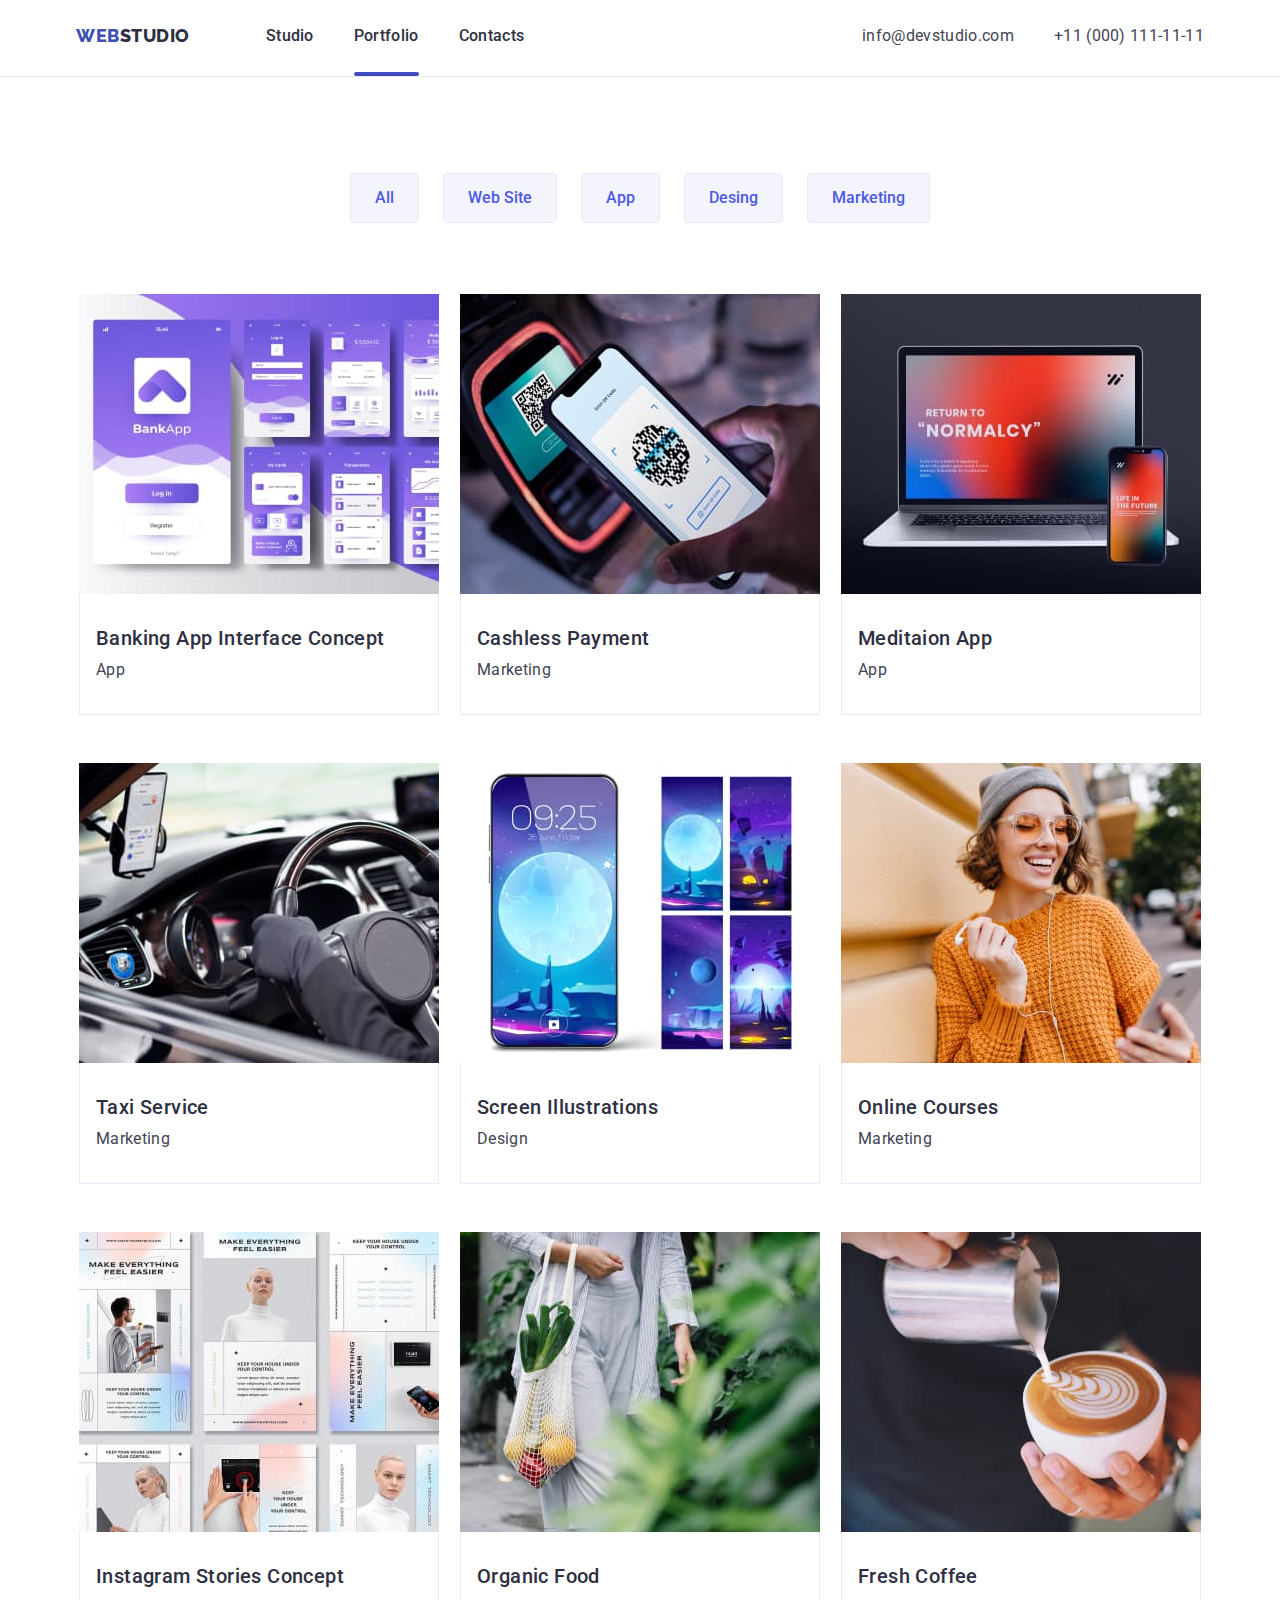
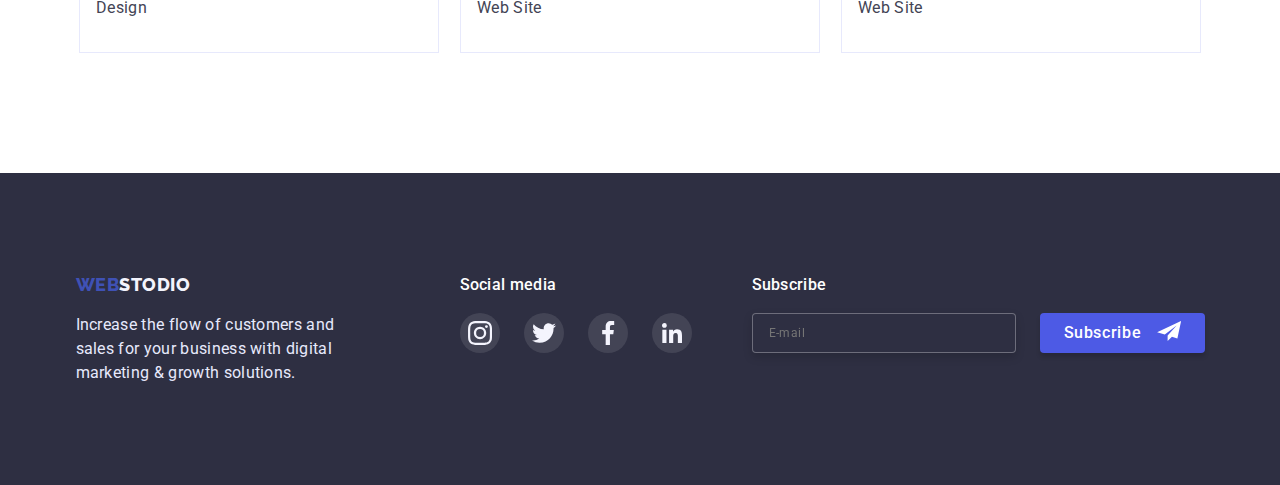
==== portfolio.html @ dab43391 "Initial commit" ====
<!DOCTYPE html>
<html lang="en">

    <head>
        <meta charset="UTF-8">
        <meta http-equiv="X-UA-Compatible" content="IE=edge">
        <meta name="viewport" content="width=device-width, initial-scale=1.0">
        <title>Web-Studio</title>
        <link rel="stylesheet" href="https://cdn.jsdelivr.net/npm/modern-normalize@1.1.0/modern-normalize.min.css">
        <link rel="preconnect" href="https://fonts.googleapis.com">
        <link rel="preconnect" href="https://fonts.gstatic.com" crossorigin>
        <link
            href="https://fonts.googleapis.com/css2?family=Raleway:wght@800&family=Roboto:wght@400;500;700;900&display=swap"
            rel="stylesheet">
        <link rel="stylesheet" href="./css/styles.css">
    </head>

    <body>
        <!-- header -->
        <header class="header">
            <div class="container">
                <nav class="header-navigation">
                    <a class="header-logo" href="./index.html">
                        <span class="header-logo-web">Web</span><span class="header-logo-studio">Studio</span>
                    </a>
                    <ul class="header-list">
                        <li class="header-item">
                            <a class="header-link" href="./index.html">Studio</a>
                        </li>
                        <li class="header-item">
                            <a class="header-link emphasis" href=" ./portfolio.html">Portfolio</a>
                        </li>
                        <li class="header-item">
                            <a class="header-link" href="">Contacts</a>
                        </li>
                    </ul>
                </nav>
                <address>
                    <ul class="address-info">
                        <li><a class="info-mail" href="mailto:info@devstudio.com">info@devstudio.com</a></li>
                        <li><a class="info-tel" href="tel:+110001111111">+11 (000) 111-11-11</a></li>
                    </ul>
                </address>
            </div>
        </header>
        <!-- portfolio -->
        <section class=" portfolio ">
            <div class="container">
                <ul class="portfolio-leble">
                    <li>
                        <button class="portfolio-leble-button" type="button">All</button>
                    </li>
                    <li>
                        <button class="portfolio-leble-button" type="button">Web Site</button>
                    </li>
                    <li>
                        <button class="portfolio-leble-button" type="button">App</button>
                    </li>
                    <li>
                        <button class="portfolio-leble-button" type="button">Desing</button>
                    </li>
                    <li>
                        <button class="portfolio-leble-button" type="button">Marketing</button>
                    </li>
                </ul>
            </div>
            <div class="container">
                <ul class="portfolio-set">

                    <li class="portfolio-services">
                        <a class="portfolio-link" href="">
                            <div class="portfolio-img">
                                <img src="./img.portfolio/foto-img-1.jpg" alt="Banking App Interface Concept"
                                    width="360" height="300">
                                <p class=" overlay  ">14 Stylish and User-Friendly App Design Concepts ·
                                    Task
                                    Manager
                                    App · Calorie Tracker
                                    App · Exotic Fruit Ecommerce App ·
                                    Cloud Storage App</p>
                            </div>
                            <div class="content">
                                <h3 class="portfolio-services-title">Banking App Interface Concept</h3>
                                <p class="portfolio-services-text">App</p>
                            </div>

                        </a>

                    </li>
                    <li class="portfolio-services">
                        <a class=" portfolio-link" href="">
                            <div class="portfolio-img"><img src="./img.portfolio/foto-img-2.jpg" alt="Cashless Payment"
                                    width="360" height="300">
                                <p class=" overlay  ">14 Stylish and User-Friendly App Design Concepts ·
                                    Task
                                    Manager
                                    App · Calorie Tracker
                                    App · Exotic Fruit Ecommerce App ·
                                    Cloud Storage App</p>
                            </div>


                            <div class="content">
                                <h3 class="portfolio-services-title">Cashless Payment</h3>
                                <p class="portfolio-services-text">Marketing</p>
                            </div>
                        </a>

                    </li>
                    <li class="portfolio-services">
                        <a class=" portfolio-link" href="">
                            <div class="portfolio-img"> <img src="./img.portfolio/foto-img-3.jpg" alt="Meditaion App"
                                    width="360" height="300">
                                <p class=" overlay  ">14 Stylish and User-Friendly App Design Concepts ·
                                    Task
                                    Manager
                                    App · Calorie Tracker
                                    App · Exotic Fruit Ecommerce App ·
                                    Cloud Storage App</p>
                            </div>
                            <div class="content">
                                <h3 class="portfolio-services-title">Meditaion App</h3>
                                <p class="portfolio-services-text">App</p>
                            </div>
                        </a>
                    </li>
                    <li class="portfolio-services">
                        <a class=" portfolio-link" href="">
                            <div class="portfolio-img"><img src="./img.portfolio/foto-img-4.jpg" alt="Taxi Service"
                                    width="360" height="300">
                                <p class=" overlay  ">14 Stylish and User-Friendly App Design Concepts ·
                                    Task
                                    Manager
                                    App · Calorie Tracker
                                    App · Exotic Fruit Ecommerce App ·
                                    Cloud Storage App</p>
                            </div>
                            <div class="content">
                                <h3 class="portfolio-services-title">Taxi Service</h3>
                                <p class="portfolio-services-text">Marketing</p>
                            </div>
                        </a>

                    </li>
                    <li class="portfolio-services">
                        <a class=" portfolio-link" href="">
                            <div class="portfolio-img"><img src="./img.portfolio/foto-img-5.jpg"
                                    alt="Screen Illustrations" width="360" height="300">
                                <p class=" overlay  ">14 Stylish and User-Friendly App Design Concepts ·
                                    Task
                                    Manager
                                    App · Calorie Tracker
                                    App · Exotic Fruit Ecommerce App ·
                                    Cloud Storage App</p>
                            </div>
                            <div class="content">
                                <h3 class="portfolio-services-title">Screen Illustrations</h3>
                                <p class="portfolio-services-text">Design</p>
                            </div>
                        </a>

                    </li>
                    <li class="portfolio-services">
                        <a class=" portfolio-link" href="">
                            <div class="portfolio-img"><img src="./img.portfolio/foto-img-6.jpg" alt="Online Courses"
                                    width="360" height="300">
                                <p class=" overlay  ">14 Stylish and User-Friendly App Design Concepts ·
                                    Task
                                    Manager
                                    App · Calorie Tracker
                                    App · Exotic Fruit Ecommerce App ·
                                    Cloud Storage App</p>
                            </div>
                            <div class="content">
                                <h3 class="portfolio-services-title">Online Courses</h3>
                                <p class="portfolio-services-text">Marketing</p>
                            </div>
                        </a>

                    </li>
                    <li class="portfolio-services">
                        <a class=" portfolio-link" href="">
                            <div class="portfolio-img"><img src="./img.portfolio/foto-img-7.jpg"
                                    alt="Instagram Stories Concept" width="360" height="300">
                                <p class=" overlay  ">14 Stylish and User-Friendly App Design Concepts ·
                                    Task
                                    Manager
                                    App · Calorie Tracker
                                    App · Exotic Fruit Ecommerce App ·
                                    Cloud Storage App</p>
                            </div>
                            <div class="content">
                                <h3 class="portfolio-services-title">Instagram Stories Concept</h3>
                                <p class="portfolio-services-text">Design</p>
                            </div>
                        </a>

                    </li>
                    <li class="portfolio-services">
                        <a class=" portfolio-link" href="">
                            <div class="portfolio-img"><img src="./img.portfolio/foto-img-8.jpg" alt="Organic Food"
                                    width="360" height="300">
                                <p class=" overlay  ">14 Stylish and User-Friendly App Design Concepts ·
                                    Task
                                    Manager
                                    App · Calorie Tracker
                                    App · Exotic Fruit Ecommerce App ·
                                    Cloud Storage App</p>
                            </div>
                            <div class="content">
                                <h3 class=" portfolio-services-title">Organic Food</h3>
                                <p class="portfolio-services-text">Web Site</p>
                            </div>
                        </a>

                    </li>
                    <li class="portfolio-services">
                        <a class=" portfolio-link" href="">
                            <div class="portfolio-img"><img src="./img.portfolio/foto-img-9.jpg" alt="Fresh Coffee"
                                    width="360" height="300">
                                <p class=" overlay  ">14 Stylish and User-Friendly App Design Concepts ·
                                    Task
                                    Manager
                                    App · Calorie Tracker
                                    App · Exotic Fruit Ecommerce App ·
                                    Cloud Storage App</p>
                            </div>
                            <div class="content">
                                <h3 class="portfolio-services-title">Fresh Coffee</h3>
                                <p class="portfolio-services-text ">Web Site</p>
                            </div>
                        </a>

                    </li>

                </ul>
            </div>
        </section>

        <!-- footer -->
        <footer class="footer">
            <div class="container footer-list">


                <div class="box-logo">

                    <a class="footer-logo" href="./index.html"><span class="footer-logo-web">Web</span>
                        <span class="footer-logo-studio">
                            Stodio
                        </span>
                    </a>

                    <p class="footer-text">
                        Increase the flow of customers and sales for your business
                        with
                        digital
                        marketing
                        &
                        growth
                        solutions.</p>
                </div>




                <div class="box-social">
                    <b class="footer-icon-title">Social media</b>
                    <ul class="footer-icon-list">
                        <li class="footer-icon-items"><a class="footer-icon-link" href="">
                                <svg class="footer-icon-set" width="24px" height="24px">
                                    <use href="./icon.svg/icon.svg#icon-instagram"></use>
                                </svg>
                            </a></li>
                        <li class="footer-icon-items"><a class="footer-icon-link" href="">
                                <svg class="footer-icon-set" width="24px" height="24px">
                                    <use href="./icon.svg/icon.svg#icon-twitter"></use>
                                </svg>
                            </a></li>
                        <li class="footer-icon-items"><a class="footer-icon-link" href="">
                                <svg class="footer-icon-set" width="24px" height="24px">
                                    <use href="./icon.svg/icon.svg#icon-facebook"></use>
                                </svg>
                            </a></li>
                        <li class="footer-icon-items"><a class="footer-icon-link" href="">
                                <svg width="24px" height="20px">
                                    <use href="./icon.svg/icon.svg#icon-linkedin"></use>
                                </svg>
                            </a></li>

                    </ul>
                </div>
                <div class="subscribe">
                    <form>
                        <p class="subscribe-text">Subscribe</p>
                        <ul class="subscribe-list">
                            <li><label>
                                    <input class="subscribe-input" type="email" name="email" placeholder="E-mail">
                                </label> </li>
                            <li><button type="submit" class="footer-button">Subscribe <a href="">
                                        <svg class="footer-butto-set" width="24px" height="20px">
                                            <use href="./icon.svg/close-icon.svg#icon-icon-subscribe"></use>
                                        </svg>
                                    </a></button></li>
                        </ul>



                    </form>
                </div>

            </div>
        </footer>
    </body>

</html>
---- css/styles.css ----
/* teg selektor */
body{
font-family: 'Roboto', sans-serif;

}
p,h1,h2,h3,h4,h5,h6 {margin: 0;}
a {text-decoration: none;}
ul {list-style: none;
margin: 0;
padding-left: 0;
}
img {
display: block ;
height: auto;
}
/* joint class */
:root {
    --brand-color: #3f51b5;
    --main-color:#2E2F42;
    --one-color:#F4F4FD;
    --two-color:#434455;
    --three-color:#FFFFFF;
    --four-color:#E7E9FC;
    --five-color:#404BBF;
    --line-heigh:1.5;
    --transition-duration:500ms;
    --transition-timing-function:cubic-bezier(0.4, 0, 0.2, 1);
}
.sectoins{
    padding-top:120px;
    padding-bottom:120px;
}

.container{
    width: 1158px;
    padding-left: 15px;
    padding-right: 15px;
    /* outline: 1px solid red; */
margin: 0 auto;
}
.header > .container {
    display: flex;
    align-content: center;}
/* header>logo-nav-address */
.header{
padding-top: 24px;
padding-bottom: 24px;
border-bottom: 1px solid #E7E9FC;
}

    
.header-logo{
    font-family: 'Raleway', sans-serif;
        font-weight: 800;
        font-size: 18px;
        line-height: 1.33;
        align-items: center;
        letter-spacing: 0.03em;
        text-transform: uppercase;
        margin-right: 76px;
        
}
.header-logo-web{ color:var(--brand-color);
 }
.header-logo-studio{
    color:var(--main-color);}
/* nav */
.header-navigation, .address-info {
    display: flex;
    margin-right: auto;
}
.header-list {
    display: flex;
    gap: 40px;}
.header-link {
    display: block;
    font-weight: 500;
    font-size: 16px;
    line-height: var(--line-heigh);
    letter-spacing: 0.02em;
    color: var(--main-color);
    transition-duration: var(--transition-duration);
    transition-timing-function: var(--transition-timing-function);
}

    /* .emphasis::after{
        content: "";
        display:block;
        height: 4px;
        width: 100%;
        background-color:var(--five-color);
       transform: translateY(24px); 
    border-radius: 2px solid var(--five-color);
    } */
        .emphasis::after{
            content: '';
            display: block;
            position: relative;
        
                    border-radius: 2px;
                        width: 100%;
                        top: 24px;
                    border-bottom:4px solid var(--five-color);
            }
    
 .header-link:is(:hover,:focus,:active){
color: var(--five-color);
background-color: var(--three-color);



}
    .info-mail
    {
font-style:normal;
font-size: 16px;
line-height:var(--line-heigh);
letter-spacing: 0.02em;
color: var(--two-color);
margin-right: 40px;
transition-duration: var(--transition-duration);
    transition-timing-function: var(--transition-timing-function);
}
.info-tel
{
    font-style:normal;
    font-size: 16px;
    line-height: var(--line-heigh);
    letter-spacing: 0.02em;
    color: var(--two-color);
    transition-duration: var(--transition-duration);
        transition-timing-function: var(--transition-timing-function);
    }

.info-mail:is(:active, :hover, :focus) {
    color: var(--five-color);
    background-color: var(--three-color);
   
}
.info-tel:is(:active, :hover, :focus) {
    color: var(--five-color);
    background-color: var(--three-color);}
   

/* main>hero-1section-2section-3section */ 

/* hero */
.hero{
    background-color: var(--main-color);
    display: flex;
   
    padding-top: 188px;
    padding-bottom: 188px;
    max-height: 600px;
max-width: 1440px;
margin-left: auto;
margin-right:auto;
    
background-image: 
linear-gradient(to top, rgb(46, 47, 66, 0.7), rgb(46, 47, 66, 0.7)),
url('../images/people-office.jpg');
   
background-repeat: no-repeat;
    background-position: center;
    background-size: cover;
}

.hero-title{
font-size: 56px;
line-height: 1.07;
text-align: center;
color:var(--three-color);
 letter-spacing: 0.02em;
color:var(--three-color);
 margin-bottom: 48px;
width: 496px;
 margin-left: auto;
margin-right: auto;
 

}

.hero-button{ 

    font-family: 'Roboto';
    font-weight: 500;
    font-size:16px;
    line-height: var(--line-heigh);
    letter-spacing: 0.04em;
    color:#FFFFFF;
    background-color: #4D5AE5;
    cursor: pointer;
    display: block;
    margin: 0 auto;
    padding: 16px 32px;
        box-shadow: 0px 4px 4px rgba(0, 0, 0, 0.15);
            border-radius: 4px;
            border: none;
        transition-duration: var(--transition-duration);
            transition-timing-function: var(--transition-timing-function);}

.hero-button:is(:hover,:focus){
    color: #FFFFFF;
        background:#404BBF;
        box-shadow: 0px 3px 1px rgba(0, 0, 0, 0.1), 0px 2px 1px rgba(0, 0, 0, 0.08), 0px 2px 2px rgba(0, 0, 0, 0.12);
        border-radius: 4px;
        
}

/* 1section */
.about{
   
   padding-top: 120px;
}
.about-list{
    display: flex;
        gap: 24px;;
}
.about-items {
    margin: 0 auto;   
}
.about-items::before {
    content: "";
    display:block;
    height: 112px;
    background: #F4F4FD;
        border-radius: 4px;
     background-repeat: no-repeat;
     background-position: center;
        /* outline: 1px solid red; */

}
.strategy::before {background-image: url(../img.vector/Vector.svg);}

.punctuality::before{ background-image: url(../img.vector/Vector\ 1.svg);
}
.diligence::before{background-image:url(../img.vector/Vector\ 2.svg); }
.technologies::before{background-image: url(../img.vector/astronaut\ 3.svg);}

.about-items-title{
font-weight: 500;
font-size: 20px;
line-height: 1.2;
letter-spacing: 0.02em;
color: var(--main-color);
align-items: center;
margin-bottom: 8px;
margin-top: 8px;
}
.about-items-text
{
font-size: 16px;
line-height:var(--line-heigh);
letter-spacing: 0.02em;
color: var(--two-color);

    
}
/* 2section */
/* .product{
    padding-top: 120px;
        padding-bottom: 120px;
} */
.product-title{
font-size: 36px;
line-height:1.1 ;
text-align: center;
letter-spacing: 0.02em;
text-transform: capitalize;
color: var(--main-color);
margin-bottom: 72px;
}
.product-items{
display: flex;
    gap: 24px;
}

  .product-items-fon { background: linear-gradient(0deg, rgba(77, 90, 229, 0.1), rgba(77, 90, 229, 0.1));
    border: 1px solid #E7E9FC;
}
/* 3section */
.team{
background-color: var(--one-color);
}
.team-title{
font-size: 36px;
line-height: 1.1;
text-align: center;
letter-spacing: 0.02em;
text-transform: capitalize;
color: var(--main-color);
text-align: center;
margin-bottom: 72px;
}
.team-list{
    display: flex;
        gap: 24px;
}
.team-items{
    text-align: center;
        box-shadow: 0px 1px 6px rgba(46, 47, 66, 0.08), 0px 1px 1px rgba(46, 47, 66, 0.16), 0px 2px 1px rgba(46, 47, 66, 0.08);
        border-radius: 0px 0px 4px 4px;
    }
    .retreat{
        background-color: var(--three-color);
        padding-top: 32px;
        padding-bottom: 32px;
    }
.team-items-title{
font-weight: 500;
font-size: 20px;
line-height: 1.2;
text-align: center;
letter-spacing: 0.02em;
color: var(--main-color);
margin-bottom: 8px;
/* margin-top: 32px; */

}
.team-items-text{
font-size: 16px;
line-height:var(--line-heigh);
text-align: center;
letter-spacing: 0.02em;
color: var(--two-color);}
  .team-icon-list{
    display: flex;
    justify-content: center;
gap: 24px;
margin-top: 8px;

  }
  .team-icon-items{
    width: 40px;
    height: 40px;
  }
  .team-icon-link{
    width: 100%;
    height: 100%;
    border-radius: 50%;
    background-color:#4D5AE5;
    display: flex;
    justify-content: center;
    align-items: center;
    transition-duration: var(--transition-duration);
        transition-timing-function: var(--transition-timing-function);
    }
  
  .team-icon-link:is(:hover,:focus){
    background-color: var(--five-color);}
   
  .team-icon-set{
    fill: var(--three-color);
  }
/* margin
-bottom: 8px;   */

/* 4section */
.customer {
    padding-top: 136px;
    padding-bottom: 114px;
}
.caption-customer{
    font-size: 36px;
        line-height: 1.1;
        text-align: center;
        letter-spacing: 0.02em;
        text-transform: capitalize;
        color: var(--main-color);
        text-align: center;
        margin-bottom: 72px;
}
.list-customer{
display: flex;
    gap: 24px;
    justify-content: center;
    align-items: center;
   

}
.logo-customer{
        /* display: block; */
        height: 88px;
        width: 168px; 
        
        /* border: 1px solid #8E8F99;
        border-radius: 4px; */
}
.link-customer{
    width: 100%;
    height: 100%;
    border: 1px solid #8E8F99;
    border-radius: 4px;
    display: flex;
    justify-content: center;
    align-items: center;}
    
.icon-customer{
    fill: #8E8F99;
    transition-duration: var(--transition-duration);
        transition-timing-function: var(--transition-timing-function);
}

.link-customer:is(:hover, :focus) {
    border-color:var(--five-color);
}

.link-customer:is(:hover, :focus) .icon-customer {
    
    fill:var(--five-color);
    
}

    
        

/* footer */
/* .box-social{border:1px solid red}
.box-logo {
    border: 1px solid red
} */
.footer {background-color: var(--main-color);
    padding-top: 100px;
        padding-bottom: 100px;

}
.footer-list{
    display: flex;
  
    justify-content: center;

}

.footer-logo {
    font-family: 'Raleway', sans-serif;
    font-weight:800;
    font-size: 18px;
    line-height: 1.33;
    display: flex;
    align-items: center;
    letter-spacing: 0.03em;
    text-transform: uppercase;
    margin-right: 76px;
    margin-bottom: 16px;
}


.footer-logo-web {
    color: var(--brand-color);
}

.footer-logo-studio {
    color: var(--one-color);    
}
.footer-text{
font-size: 16px;
line-height: var(--line-heigh);
letter-spacing: 0.02em;
color: var(--four-color);
width: 264px;

}
/* footer-social */
.box-social{
 margin-left: 120px;
 margin-right: 80px;
}
.footer-icon-list {
    display: flex;
    justify-content: center;
    gap: 24px;
    margin-top: 16px;

}

.footer-icon-items {
    width: 40px;
    height: 40px;
}

.footer-icon-link {
    width: 100%;
    height: 100%;
    border-radius: 50%;
    background-color:rgba(255, 255, 255, 0.1);;
    display: flex;
    justify-content: center;
    align-items: center;
    transition-duration: var(--transition-duration);
        transition-timing-function: var(--transition-timing-function);
}

.footer-icon-link:is(:hover, :focus) {
    background-color: #31D0AA;
   
}

.footer-icon-set {
    fill: var(--three-color);
}
.footer-icon-title{
font-weight: 500;
    font-size: 16px;
    line-height:var(--line-heigh);
letter-spacing: 0.02em;
color:var(--three-color);
}
.subscribe{
 margin-left: -20px;
}

.subscribe-text{
        font-weight: 500;
        font-size: 16px;
        line-height:var(--line-heigh);
        letter-spacing: 0.02em;
        color:var(--three-color);
       
}
.subscribe-list{
    display: flex;
        justify-content: center;
        gap: 24px;
        margin-top: 16px;
}
.subscribe-input{
    width: 264px;
    height: 40px;
    border: 1px solid rgba(255, 255, 255, 0.3);
        filter: drop-shadow(0px 4px 4px rgba(0, 0, 0, 0.15));
        border-radius: 4px;
        background-color: var(--main-color);
        padding: 8px 16px;
        font-size: 12px;
            line-height: 2.0;
            letter-spacing: 0.04em;
            color: rgba(255, 255, 255, 0.6);
            transition-duration: var(--transition-duration);
                transition-timing-function: var(--transition-timing-function);
}
/* .subscribe-input:is(:hover, :focus) {
    color: #FFFFFF;
    background: #404BBF;
    box-shadow: 0px 3px 1px rgba(0, 0, 0, 0.1), 0px 2px 1px rgba(0, 0, 0, 0.08), 0px 2px 2px rgba(0, 0, 0, 0.12);
    border-radius: 4px;
    
} */

.footer-button{
    font-family: 'Roboto';
        font-weight: 500;
        font-size: 16px;
        width: 165px;
        height: 40px;
        line-height: var(--line-heigh);
        letter-spacing: 0.04em;
        color: #FFFFFF;
        background-color: #4D5AE5;
        cursor: pointer;
        display: flex;
        margin: 0 auto;
        padding: 8px 24px;
        box-shadow: 0px 4px 4px rgba(0, 0, 0, 0.15);
        border-radius: 4px;
        border: none;
        transition-duration: var(--transition-duration);
        transition-timing-function: var(--transition-timing-function);
    }
.footer-button:is(:hover, :focus) {
    color: #FFFFFF;
    background: #404BBF;
    box-shadow: 0px 3px 1px rgba(0, 0, 0, 0.1), 0px 2px 1px rgba(0, 0, 0, 0.08), 0px 2px 2px rgba(0, 0, 0, 0.12);
    border-radius: 4px;}

.footer-butto-set{
    margin-left: 16px;
}

/* portfolio */
.portfolio{
    padding-top: 96px;
        padding-bottom:120px;
        /* margin-right:156px;
        margin-left: 156px */
}
.portfolio-leble{
    display: flex;
gap: 24px;
    justify-content: center;  
    margin-bottom: 71px;  
}
.portfolio-leble-button 
{
font-family: 'Roboto', sans-serif;
font-weight: 500;
font-size: 16px;
line-height:var(--line-heigh);
border: 1px solid #E7E9FC;
color: #4D5AE5;
background-color:  #F4F4FD;
border-radius: 4px;
padding: 12px 24px;
transition-duration: var(--transition-duration);
    transition-timing-function: var(--transition-timing-function);

}
.portfolio-leble-button:is(:hover,
:focus){
    color: #FFFFFF;
        background: #404BBF;
            box-shadow: 0px 3px 1px rgba(0, 0, 0, 0.1), 0px 2px 1px rgba(0, 0, 0, 0.08), 0px 2px 2px rgba(0, 0, 0, 0.12);
            border-radius: 4px;
}

.portfolio-set{
    display: flex;
    flex-wrap: wrap;
    justify-content: center;
    justify-self: space-between;
    row-gap: 48px;
column-gap: 21px;
flex-basis: calc((100% - 30px) / 3);}

.portfolio-services {
    display: block;}
 .portfolio-link {
display: block;
position: relative;
overflow: hidden;
transition-duration: var(--transition-duration);
    transition-timing-function: var(--transition-timing-function);
 }
 .portfolio-link:is(:hover, :focus){
    box-shadow: 0px 1px 6px rgba(160, 14, 19, 0.08), 0px 1px 1px rgba(46, 47, 66, 0.16), 0px 2px 1px rgba(46, 47, 66, 0.08);
 
 }
.portfolio-img{
    position: relative;
        overflow: hidden;
}


.content{
    padding: 32px 16px;
    border-right: 1px solid #E7E9FC;
    border-bottom: 1px solid #E7E9FC;
    border-left: 1px solid #E7E9FC;


}


.portfolio-services-title {
    font-weight: 500;
    font-size: 20px;
    line-height: 1.2;
    letter-spacing: 0.02em;
    color: var(--main-color);
    margin-bottom: 8px;
}
.portfolio-services-text{
    font-size: 16px;
    line-height: 1.5;
    letter-spacing: 0.02em;
color: var(--two-color);
}
.overlay{
    position: absolute ;
    top: 0;
    left: 0;
    width: 100%;
    height: 100%;
    background-color:#4D5AE5;
    transform:translateY(100%);
    transition: transform 250ms ease;
    line-height: var(--line-heigh);
        letter-spacing: 0.02em;
        color: var(--one-color);
font-size: 16px;
padding:40px 32px 164px 32px;
transition-duration: var(--transition-duration);
    transition-timing-function: var(--transition-timing-function);
}

.portfolio-link:hover .overlay,
.portfolio-link:focus .overlay
{
    transform: translateY(0);
    
}

/* modal */
.modal{
    position: absolute;
width: 408px;
    min-height: 584px;
    top: 88px;
    background: #FCFCFC;
    box-shadow: 0px 1px 1px rgba(0, 0, 0, 0.14), 0px 1px 3px rgba(0, 0, 0, 0.12), 0px 2px 1px rgba(0, 0, 0, 0.2);
    border-radius: 4px;
    padding: 24px;
  opacity: 0.7;
  
  
transition-duration: var(--transition-duration);
    transition-timing-function: var(--transition-timing-function);
}
.modal:hover{opacity: 1; 
    /* transform: scale(1.5); */
}
    

.beckdrop {
    display: flex;
        justify-content: center;
position: fixed;
   top: 0;
   width: 100%;
   height: 100%;}
        
    .modal-close{
        width: 24px;
        height: 24px;
        border-radius: 50%;
        background:var(--four-color);
            border: 1px solid rgba(0, 0, 0, 0.1);
        display: flex;
        justify-content: center;
        align-items: center;
        transition-duration: var(--transition-duration);
            transition-timing-function: var(--transition-timing-function);
    margin-left: auto;
    margin-bottom: 24px;
   
    }
        .modal-close-icon{
          
        }
        .modal-close:is(:hover,:focus){
        background-color: var(--five-color);
        
        }
                .modal-close:is(:hover, :focus) .modal-close-icon{fill:var(--three-color) ;}
                                .is-hidden {
                                    visibility: hidden;
                                    opacity: 0;
                                    pointer-events: none;
                                }
   .modal-title{
    font-weight: 500;
        font-size: 16px;
        line-height: 1.5px;
        letter-spacing: 0.02em;
        color: var(--main-color);
        text-align: center;
        margin-bottom:16px;

   }
   
   .modal-label-text{
    margin-bottom: 4px;
    font-size: 12px;
        line-height: 1.16;
    letter-spacing: 0.01em;
        color: #8E8F99;
        display: inline-block;
   }
   .input-wrap{
    position: relative;
    
   }
      .modal-lable{margin-bottom:  8px;}
    
      .modal-input{
        width: 100%;
        height: 40px;
        /* margin-bottom: 26px; */
    border: 1px solid rgba(33, 33, 33, 0.2);
        border-radius: 4px;
      background-color: #FCFCFC;
    font-size: 12px;
        line-height: 1.16;
        letter-spacing: 0.04em;
        color:var(--main-color);
        padding-left: 38px;
        outline: none;
    transition-duration: var(--transition-duration);
        transition-timing-function: var(--transition-timing-function);
    }
        .modal-input:focus{
            border: 1px solid #4D5AE5;
                border-radius: 4px;
        }
       .modal-icon{
        position: absolute;
            top: 50%;
            transform: translateY(-50%);
            left: 0%;
            margin-left: 16px;
       }
           .modal-input:focus + .modal-icon{
            fill: #4D5AE5;
           }

/* .modal-icon{
    position: absolute;
    top: 50%;
    transform: translateY(-50%);
  left:0%;
 } */

   
        /* .modal-input::placeholder {
            color: rgba(117, 117, 117, 0.5);}
.modal-input:not(:placeholder-shown){
border: 1px solid #4D5AE5;
    border-radius: 4px;
} */

    
    .modal-textarea{
        width: 100%;
        height: 120px;
        margin-bottom: 16px;
border: 1px solid rgba(33, 33, 33, 0.2);
    border-radius: 4px;
    background-color: #FCFCFC;
    
    font-size: 12px;
        line-height: 1.16;
        letter-spacing: 0.04em;
        color: var(--main-color);
        padding-top: 8px;
        padding-left: 16px;
        padding-right: 16px;
        outline: none;
     resize: none;
    }
        
                                .modal-textarea:focus {
                                    border: 1px solid #4D5AE5;
                                    border-radius: 4px;
                                }
                                .checkbox-conditions{
                                    display: flex;
                                    align-items: center;
                                    
                                    
                                }
                                .input-check{
            display: none;
                                }
                                   
                                
        .checkbox-text{
            font-size: 12px;
                line-height:1.16;
               letter-spacing: 0.04em;
             color: #757575;
             display: flex;
             align-items: center;
        }
        .checkbox-text::before{
            content:'';
            width: 16px;
            height: 16px;
            border: 1.25px solid #2E2F42;
                border-radius: 2px;
                 margin-right: 8px;
            
        }
.input-check:checked + .checkbox-text::before{
    background-color: #31D0AA;
    border: none;
    background-image: url(../img.vector/hceck.svg);
    background-repeat: no-repeat;
   background-position: center;
}
        .privacy-policy{
            color: #4D5AE5;
         text-decoration: underline;
         
        }

    .modal-send{
        width: 169px;
        height: 56px;
    font-family: 'Roboto';
        font-weight: 500;
        font-size: 16px;
        line-height: var(--line-heigh);
        letter-spacing: 0.04em;
        color: #FFFFFF;
        background-color: #4D5AE5;
        cursor: pointer;
        display: block;
        margin:auto;
        margin-top: 24px;
        padding: 16px 32px;
        box-shadow: 0px 4px 4px rgba(0, 0, 0, 0.15);
        border-radius: 4px;
        border: none;
        transition-duration: var(--transition-duration);
        transition-timing-function: var(--transition-timing-function);
    }
    
    .modal-send:is(:hover, :focus) {
        color: #FFFFFF;
        background: #404BBF;
        box-shadow: 0px 3px 1px rgba(0, 0, 0, 0.1), 0px 2px 1px rgba(0, 0, 0, 0.08), 0px 2px 2px rgba(0, 0, 0, 0.12);
        border-radius: 4px;}
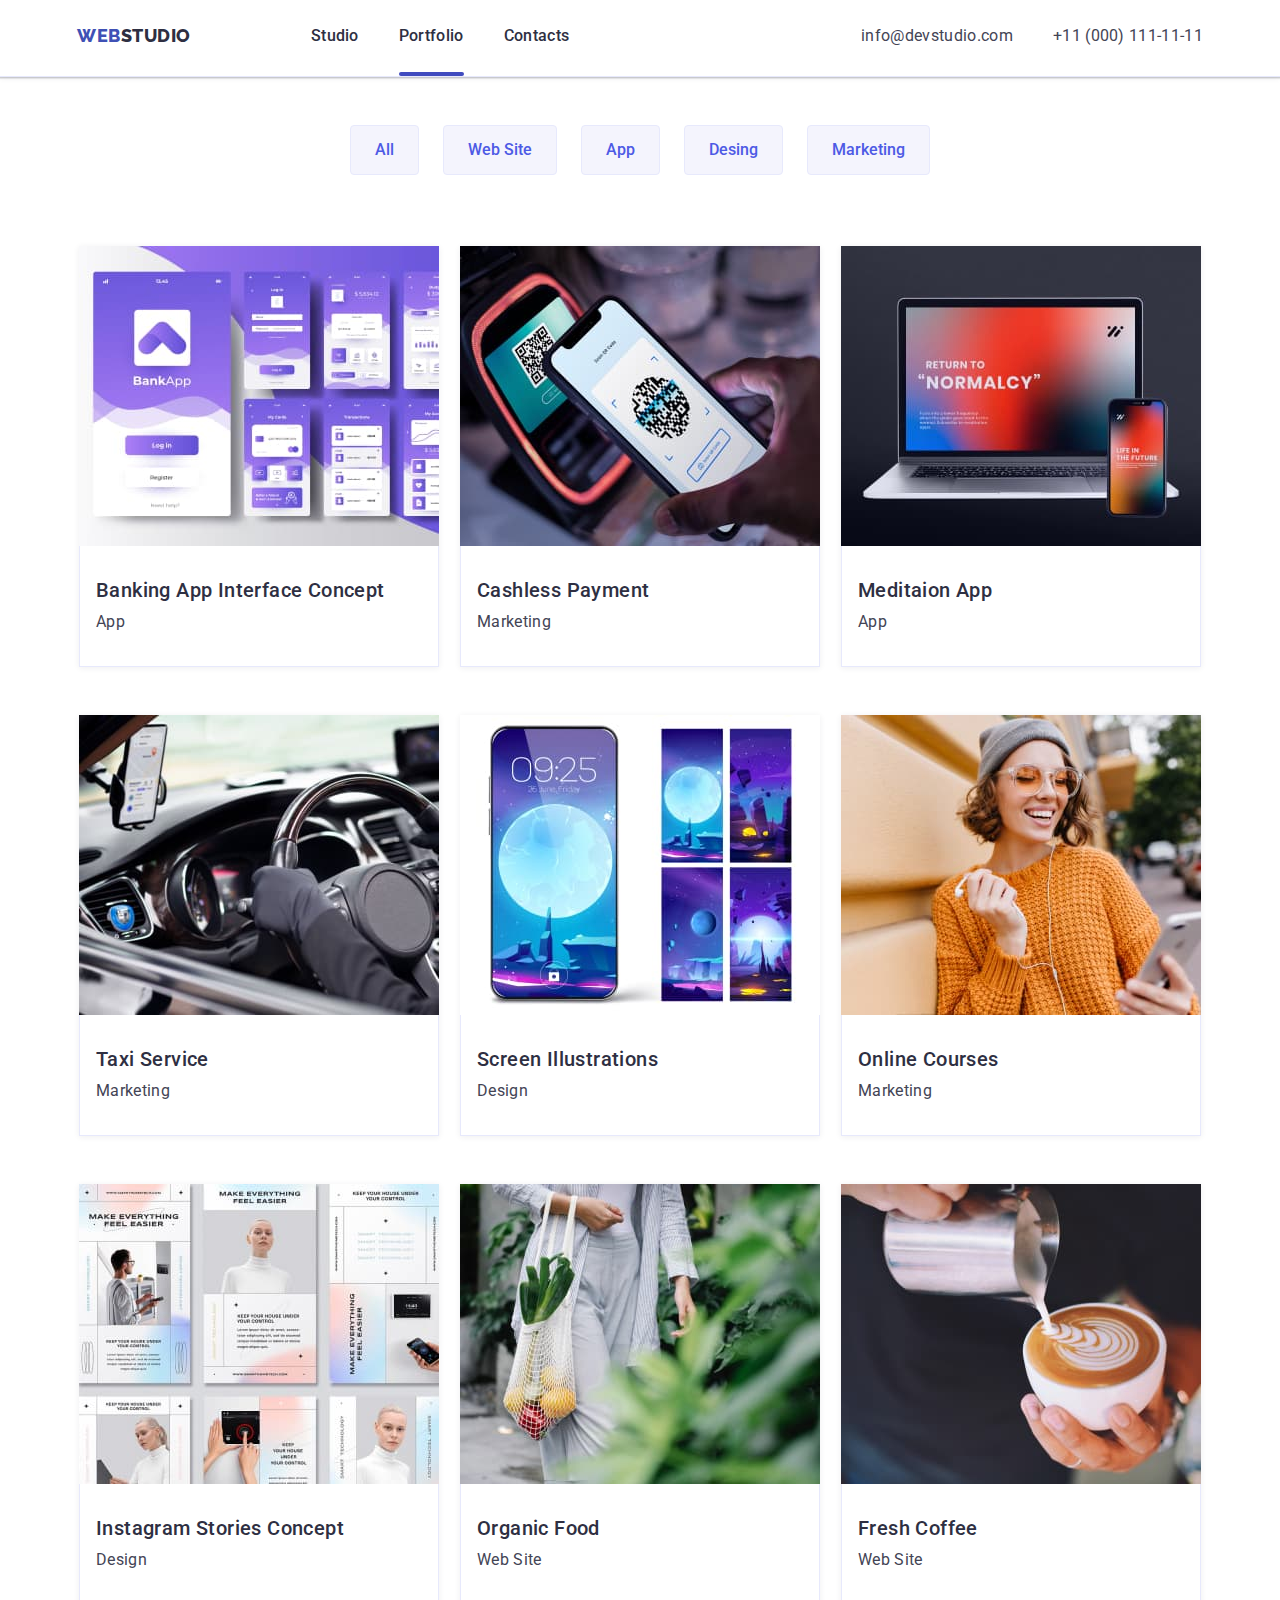
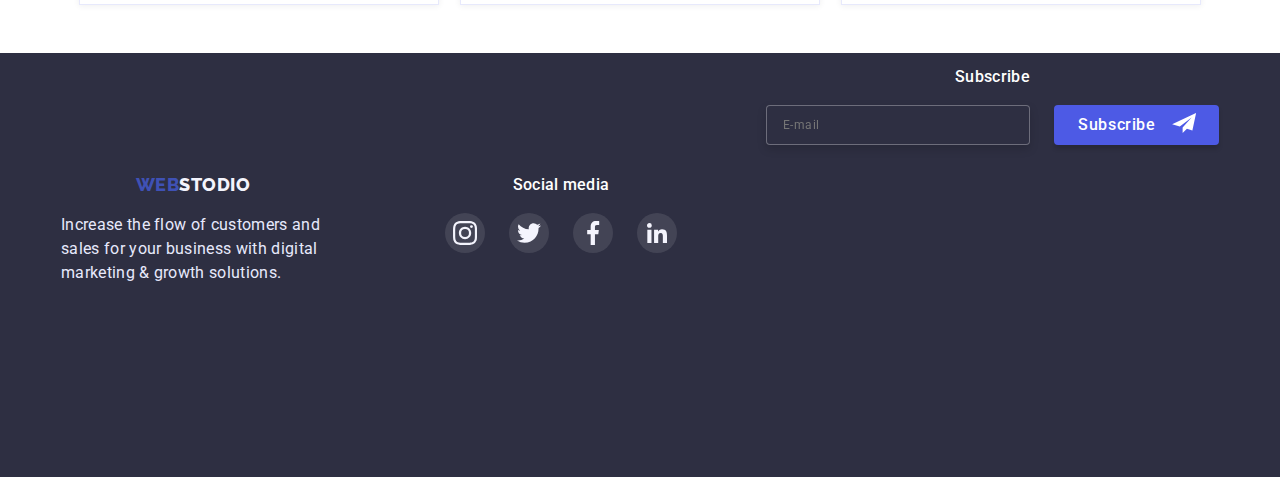
==== commit 3886876a: "edition-01" ====
--- a/portfolio.html
+++ b/portfolio.html
@@ -13,6 +13,9 @@
             href="https://fonts.googleapis.com/css2?family=Raleway:wght@800&family=Roboto:wght@400;500;700;900&display=swap"
             rel="stylesheet">
         <link rel="stylesheet" href="./css/styles.css">
+        <link rel="stylesheet" href="css/mobile.css">
+        <link rel="stylesheet" href="css/tablet.css">
+        <link rel="stylesheet" href="css/desktop.css">
     </head>
 
     <body>
@@ -21,26 +24,94 @@
             <div class="container">
                 <nav class="header-navigation">
                     <a class="header-logo" href="./index.html">
-                        <span class="header-logo-web">Web</span><span class="header-logo-studio">Studio</span>
+                        <span class="header-logo-web">Web</span><span class="header-logo-studio">Studio
+                        </span>
                     </a>
                     <ul class="header-list">
                         <li class="header-item">
-                            <a class="header-link" href="./index.html">Studio</a>
+                            <a class="header-link  " href="./index.html">Studio</a>
                         </li>
                         <li class="header-item">
-                            <a class="header-link emphasis" href=" ./portfolio.html">Portfolio</a>
+                            <a class="header-link emphasis " href=" ./portfolio.html">Portfolio</a>
                         </li>
                         <li class="header-item">
                             <a class="header-link" href="">Contacts</a>
                         </li>
                     </ul>
                 </nav>
+                <div>
+                    <button type="button" class="mobile-menu-open" data-menu-open>
+                        <svg class="mobile-menu-open-icon" width="32" height="22">
+                            <use href="./icon.svg/close-icon.svg#icon-menu-hamburger"></use>
+                        </svg>
+                    </button>
+                </div>
+                <div class=" is-menu-close mobile-menu  " data-menu>
+                    <div class="container">
+                        <div>
+                            <button data-menu-close type="button" class="mobile-menu-cloce">
+                                <svg class="mobile-menu-close-icon" width="8px" height="8px">
+                                    <use href="./icon.svg/close-icon.svg#icon-modal-close-icon"></use>
+                                </svg>
+                            </button>
+                            <nav>
+                                <ul class="header-list-close">
+                                    <li class="header-item-close">
+                                        <a class="header-link-close  " href="./index.html">Studio</a>
+                                    </li>
+                                    <li class="header-item-close">
+                                        <a class="header-link-close " href=" ./portfolio.html">Portfolio</a>
+                                    </li>
+                                    <li class="header-item-close">
+                                        <a class="header-link-close" href="">Contacts</a>
+                                    </li>
+                                </ul>
+                            </nav>
+                        </div>
+                        <address>
+                            <ul class="address-info-close">
+                                <li><a class="info-tel-close" href="tel:+110001111111">+11 (000) 111-11-11</a></li>
+                                <li><a class="info-mail-close" href="mailto:info@devstudio.com">info@devstudio.com</a>
+                                </li>
+
+                            </ul>
+                        </address>
+                        <ul class="team-icon-list">
+                            <li class="team-icon-items"><a class="team-icon-link" href="">
+                                    <svg class="team-icon-set" width="16px" height="16px">
+                                        <use href="./icon.svg/icon.svg#icon-instagram"></use>
+                                    </svg>
+                                </a></li>
+                            <li class="team-icon-items"><a class="team-icon-link" href="">
+                                    <svg class="team-icon-set" width="16px" height="16px">
+                                        <use href="./icon.svg/icon.svg#icon-twitter"></use>
+                                    </svg>
+                                </a></li>
+                            <li class="team-icon-items"><a class="team-icon-link" href="">
+                                    <svg class="team-icon-set" width="16px" height="16px">
+                                        <use href="./icon.svg/icon.svg#icon-facebook"></use>
+                                    </svg>
+                                </a></li>
+                            <li class="team-icon-items"><a class="team-icon-link" href="">
+                                    <svg class="team-icon-set" width="16px" height="16px">
+                                        <use href="./icon.svg/icon.svg#icon-linkedin"></use>
+                                    </svg>
+                                </a>
+                            </li>
+                        </ul>
+                    </div>
+
+
+                </div>
                 <address>
                     <ul class="address-info">
-                        <li><a class="info-mail" href="mailto:info@devstudio.com">info@devstudio.com</a></li>
+
+                        <li class="address"><a class="info-mail" href="mailto:info@devstudio.com">info@devstudio.com</a>
+                        </li>
                         <li><a class="info-tel" href="tel:+110001111111">+11 (000) 111-11-11</a></li>
                     </ul>
                 </address>
+
             </div>
         </header>
         <!-- portfolio -->
@@ -70,8 +141,20 @@
                     <li class="portfolio-services">
                         <a class="portfolio-link" href="">
                             <div class="portfolio-img">
-                                <img src="./img.portfolio/foto-img-1.jpg" alt="Banking App Interface Concept"
-                                    width="360" height="300">
+                                <picture>
+                                    <source
+                                        srcset="./img.adaptive/foto-img-1.jpg 1x, ./img.adaptive/foto-img-1-2x.jpg 2x"
+                                        media="(min-width: 1200px)" />
+                                    <source
+                                        srcset="./img.adaptive/foto-img-1-tab.jpg 1x, ./img.adaptive/foto-img-1-tab-2x.jpg 2x"
+                                        media="(min-width: 768px)" />
+                                    <source
+                                        srcset="./img.adaptive/foto-img-1-mob.jpg 1x, ./img.adaptive/foto-img-1-mob-2x.jpg 2x "
+                                        media="(min-width: 320px)" />
+                                    <img src="./img.adaptive/foto-img-1.jpg" alt="Banking App Interface Concept"
+                                        width="396" height="280">
+                                </picture>
+
                                 <p class=" overlay  ">14 Stylish and User-Friendly App Design Concepts ·
                                     Task
                                     Manager
@@ -89,8 +172,20 @@
                     </li>
                     <li class="portfolio-services">
                         <a class=" portfolio-link" href="">
-                            <div class="portfolio-img"><img src="./img.portfolio/foto-img-2.jpg" alt="Cashless Payment"
-                                    width="360" height="300">
+                            <div class="portfolio-img">
+                                <picture>
+                                    <source
+                                        srcset="./img.adaptive/foto-img-2.jpg 1x, ./img.adaptive/foto-img-2-2x.jpg 2x"
+                                        media="(min-width: 1200px)" />
+                                    <source
+                                        srcset="./img.adaptive/foto-img-2-tab.jpg 1x, ./img.adaptive/foto-img-2-tab-2x.jpg 2x"
+                                        media="(min-width: 768px)" />
+                                    <source
+                                        srcset="./img.adaptive/foto-img-2-mob.jpg 1x, ./img.adaptive/foto-img-2-mob-2x.jpg 2x "
+                                        media="(min-width: 320px)" />
+                                    <img src="./img.adaptive/foto-img-2.jpg" alt="Banking App Interface Concept"
+                                        width="396" height="280">
+                                </picture>
                                 <p class=" overlay  ">14 Stylish and User-Friendly App Design Concepts ·
                                     Task
                                     Manager
@@ -109,8 +204,20 @@
                     </li>
                     <li class="portfolio-services">
                         <a class=" portfolio-link" href="">
-                            <div class="portfolio-img"> <img src="./img.portfolio/foto-img-3.jpg" alt="Meditaion App"
-                                    width="360" height="300">
+                            <div class="portfolio-img">
+                                <picture>
+                                    <source
+                                        srcset="./img.adaptive/foto-img-3.jpg 1x, ./img.adaptive/foto-img-3-2x.jpg 2x"
+                                        media="(min-width: 1200px)" />
+                                    <source
+                                        srcset="./img.adaptive/foto-img-3-tab.jpg 1x, ./img.adaptive/foto-img-3-tab-2x.jpg 2x"
+                                        media="(min-width: 768px)" />
+                                    <source
+                                        srcset="./img.adaptive/foto-img-3-mob.jpg 1x, ./img.adaptive/foto-img-3-mob-2x.jpg 2x "
+                                        media="(min-width: 320px)" />
+                                    <img src="./img.adaptive/foto-img-3.jpg" alt="Banking App Interface Concept"
+                                        width="396" height="280">
+                                </picture>
                                 <p class=" overlay  ">14 Stylish and User-Friendly App Design Concepts ·
                                     Task
                                     Manager
@@ -126,8 +233,20 @@
                     </li>
                     <li class="portfolio-services">
                         <a class=" portfolio-link" href="">
-                            <div class="portfolio-img"><img src="./img.portfolio/foto-img-4.jpg" alt="Taxi Service"
-                                    width="360" height="300">
+                            <div class="portfolio-img">
+                                <picture>
+                                    <source
+                                        srcset="./img.adaptive/foto-img-4.jpg 1x, ./img.adaptive/foto-img-4-2x.jpg 2x"
+                                        media="(min-width: 1200px)" />
+                                    <source
+                                        srcset="./img.adaptive/foto-img-4-tab.jpg 1x, ./img.adaptive/foto-img-4-tab-2x.jpg 2x"
+                                        media="(min-width: 768px)" />
+                                    <source
+                                        srcset="./img.adaptive/foto-img-4-mob.jpg 1x, ./img.adaptive/foto-img-4-mob-2x.jpg 2x "
+                                        media="(min-width: 320px)" />
+                                    <img src="./img.adaptive/foto-img-4.jpg" alt="Banking App Interface Concept"
+                                        width="396" height="280">
+                                </picture>
                                 <p class=" overlay  ">14 Stylish and User-Friendly App Design Concepts ·
                                     Task
                                     Manager
@@ -144,8 +263,20 @@
                     </li>
                     <li class="portfolio-services">
                         <a class=" portfolio-link" href="">
-                            <div class="portfolio-img"><img src="./img.portfolio/foto-img-5.jpg"
-                                    alt="Screen Illustrations" width="360" height="300">
+                            <div class="portfolio-img">
+                                <picture>
+                                    <source
+                                        srcset="./img.adaptive/foto-img-5.jpg 1x, ./img.adaptive/foto-img-5-2x.jpg 2x"
+                                        media="(min-width: 1200px)" />
+                                    <source
+                                        srcset="./img.adaptive/foto-img-5-tab.jpg 1x, ./img.adaptive/foto-img-5-tab-2x.jpg 2x"
+                                        media="(min-width: 768px)" />
+                                    <source
+                                        srcset="./img.adaptive/foto-img-5-mob.jpg 1x, ./img.adaptive/foto-img-5-mob-2x.jpg 2x "
+                                        media="(min-width: 320px)" />
+                                    <img src="./img.adaptive/foto-img-5.jpg" alt="Banking App Interface Concept"
+                                        width="396" height="280">
+                                </picture>
                                 <p class=" overlay  ">14 Stylish and User-Friendly App Design Concepts ·
                                     Task
                                     Manager
@@ -162,8 +293,20 @@
                     </li>
                     <li class="portfolio-services">
                         <a class=" portfolio-link" href="">
-                            <div class="portfolio-img"><img src="./img.portfolio/foto-img-6.jpg" alt="Online Courses"
-                                    width="360" height="300">
+                            <div class="portfolio-img">
+                                <picture>
+                                    <source
+                                        srcset="./img.adaptive/foto-img-6.jpg 1x, ./img.adaptive/foto-img-6-2x.jpg 2x"
+                                        media="(min-width: 1200px)" />
+                                    <source
+                                        srcset="./img.adaptive/foto-img-6-tab.jpg 1x, ./img.adaptive/foto-img-6-tab-2x.jpg 2x"
+                                        media="(min-width: 768px)" />
+                                    <source
+                                        srcset="./img.adaptive/foto-img-6-mob.jpg 1x, ./img.adaptive/foto-img-6-mob-2x.jpg 2x "
+                                        media="(min-width: 320px)" />
+                                    <img src="./img.adaptive/foto-img-6.jpg" alt="Banking App Interface Concept"
+                                        width="396" height="280">
+                                </picture>
                                 <p class=" overlay  ">14 Stylish and User-Friendly App Design Concepts ·
                                     Task
                                     Manager
@@ -180,8 +323,20 @@
                     </li>
                     <li class="portfolio-services">
                         <a class=" portfolio-link" href="">
-                            <div class="portfolio-img"><img src="./img.portfolio/foto-img-7.jpg"
-                                    alt="Instagram Stories Concept" width="360" height="300">
+                            <div class="portfolio-img">
+                                <picture>
+                                    <source
+                                        srcset="./img.adaptive/foto-img-7.jpg 1x, ./img.adaptive/foto-img-7-2x.jpg 2x"
+                                        media="(min-width: 1200px)" />
+                                    <source
+                                        srcset="./img.adaptive/foto-img-7-tab.jpg 1x, ./img.adaptive/foto-img-7-tab-2x.jpg 2x"
+                                        media="(min-width: 768px)" />
+                                    <source
+                                        srcset="./img.adaptive/foto-img-7-mob.jpg 1x, ./img.adaptive/foto-img-7-mob-2x.jpg 2x "
+                                        media="(min-width: 320px)" />
+                                    <img src="./img.adaptive/foto-img-7.jpg" alt="Banking App Interface Concept"
+                                        width="396" height="280">
+                                </picture>
                                 <p class=" overlay  ">14 Stylish and User-Friendly App Design Concepts ·
                                     Task
                                     Manager
@@ -198,8 +353,20 @@
                     </li>
                     <li class="portfolio-services">
                         <a class=" portfolio-link" href="">
-                            <div class="portfolio-img"><img src="./img.portfolio/foto-img-8.jpg" alt="Organic Food"
-                                    width="360" height="300">
+                            <div class="portfolio-img">
+                                <picture>
+                                    <source
+                                        srcset="./img.adaptive/foto-img-8.jpg 1x, ./img.adaptive/foto-img-8-2x.jpg 2x"
+                                        media="(min-width: 1200px)" />
+                                    <source
+                                        srcset="./img.adaptive/foto-img-8-tab.jpg 1x, ./img.adaptive/foto-img-8-tab-2x.jpg 2x"
+                                        media="(min-width: 768px)" />
+                                    <source
+                                        srcset="./img.adaptive/foto-img-8-mob.jpg 1x, ./img.adaptive/foto-img-8-mob-2x.jpg 2x "
+                                        media="(min-width: 320px)" />
+                                    <img src="./img.adaptive/foto-img-8.jpg" alt="Banking App Interface Concept"
+                                        width="396" height="280">
+                                </picture>
                                 <p class=" overlay  ">14 Stylish and User-Friendly App Design Concepts ·
                                     Task
                                     Manager
@@ -216,8 +383,20 @@
                     </li>
                     <li class="portfolio-services">
                         <a class=" portfolio-link" href="">
-                            <div class="portfolio-img"><img src="./img.portfolio/foto-img-9.jpg" alt="Fresh Coffee"
-                                    width="360" height="300">
+                            <div class="portfolio-img">
+                                <picture>
+                                    <source
+                                        srcset="./img.adaptive/foto-img-9.jpg 1x, ./img.adaptive/foto-img-9-2x.jpg 2x"
+                                        media="(min-width: 1200px)" />
+                                    <source
+                                        srcset="./img.adaptive/foto-img-9-tab.jpg 1x, ./img.adaptive/foto-img-9-tab-2x.jpg 2x"
+                                        media="(min-width: 768px)" />
+                                    <source
+                                        srcset="./img.adaptive/foto-img-9-mob.jpg 1x, ./img.adaptive/foto-img-9-mob-2x.jpg 2x "
+                                        media="(min-width: 320px)" />
+                                    <img src="./img.adaptive/foto-img-9.jpg" alt="Banking App Interface Concept"
+                                        width="396" height="280">
+                                </picture>
                                 <p class=" overlay  ">14 Stylish and User-Friendly App Design Concepts ·
                                     Task
                                     Manager
@@ -238,60 +417,63 @@
         </section>
 
         <!-- footer -->
-        <footer class="footer">
+        <footer class="footer sectoins">
             <div class="container footer-list">
 
-
-                <div class="box-logo">
-
-                    <a class="footer-logo" href="./index.html"><span class="footer-logo-web">Web</span>
-                        <span class="footer-logo-studio">
-                            Stodio
-                        </span>
-                    </a>
-
-                    <p class="footer-text">
-                        Increase the flow of customers and sales for your business
-                        with
-                        digital
-                        marketing
-                        &
-                        growth
-                        solutions.</p>
+                <div class="footer-box-logo">
+                    <div class="box-logo">
+
+                        <a class="footer-logo" href="./index.html"><span class="footer-logo-web">Web</span>
+                            <span class="footer-logo-studio">
+                                Stodio
+                            </span>
+                        </a>
+
+                        <p class="footer-text">
+                            Increase the flow of customers and sales for your business
+                            with
+                            digital
+                            marketing
+                            &
+                            growth
+                            solutions.</p>
+                    </div>
+
+
+
+
+                    <div class="box-social">
+                        <b class="footer-icon-title">Social media</b>
+                        <ul class="footer-icon-list">
+                            <li class="footer-icon-items"><a class="footer-icon-link" href="">
+                                    <svg class="footer-icon-set" width="24px" height="24px">
+                                        <use href="./icon.svg/icon.svg#icon-instagram"></use>
+                                    </svg>
+                                </a></li>
+                            <li class="footer-icon-items"><a class="footer-icon-link" href="">
+                                    <svg class="footer-icon-set" width="24px" height="24px">
+                                        <use href="./icon.svg/icon.svg#icon-twitter"></use>
+                                    </svg>
+                                </a></li>
+                            <li class="footer-icon-items"><a class="footer-icon-link" href="">
+                                    <svg class="footer-icon-set" width="24px" height="24px">
+                                        <use href="./icon.svg/icon.svg#icon-facebook"></use>
+                                    </svg>
+                                </a></li>
+                            <li class="footer-icon-items"><a class="footer-icon-link" href="">
+                                    <svg width="24px" height="20px">
+                                        <use href="./icon.svg/icon.svg#icon-linkedin"></use>
+                                    </svg>
+                                </a></li>
+
+                        </ul>
+                    </div>
                 </div>
 
-
-
-
-                <div class="box-social">
-                    <b class="footer-icon-title">Social media</b>
-                    <ul class="footer-icon-list">
-                        <li class="footer-icon-items"><a class="footer-icon-link" href="">
-                                <svg class="footer-icon-set" width="24px" height="24px">
-                                    <use href="./icon.svg/icon.svg#icon-instagram"></use>
-                                </svg>
-                            </a></li>
-                        <li class="footer-icon-items"><a class="footer-icon-link" href="">
-                                <svg class="footer-icon-set" width="24px" height="24px">
-                                    <use href="./icon.svg/icon.svg#icon-twitter"></use>
-                                </svg>
-                            </a></li>
-                        <li class="footer-icon-items"><a class="footer-icon-link" href="">
-                                <svg class="footer-icon-set" width="24px" height="24px">
-                                    <use href="./icon.svg/icon.svg#icon-facebook"></use>
-                                </svg>
-                            </a></li>
-                        <li class="footer-icon-items"><a class="footer-icon-link" href="">
-                                <svg width="24px" height="20px">
-                                    <use href="./icon.svg/icon.svg#icon-linkedin"></use>
-                                </svg>
-                            </a></li>
-
-                    </ul>
-                </div>
                 <div class="subscribe">
                     <form>
                         <p class="subscribe-text">Subscribe</p>
+
                         <ul class="subscribe-list">
                             <li><label>
                                     <input class="subscribe-input" type="email" name="email" placeholder="E-mail">
@@ -310,6 +492,7 @@
 
             </div>
         </footer>
+        <script src="./js/mobile.js"></script>
     </body>
 
 </html>--- a/css/styles.css
+++ b/css/styles.css
@@ -11,8 +11,10 @@
 padding-left: 0;
 }
 img {
-display: block ;
-height: auto;
+display: block;
+    max-width: 100%;
+    height: auto;
+    width: 100%;
 }
 /* joint class */
 :root {
@@ -26,65 +28,70 @@
     --line-heigh:1.5;
     --transition-duration:500ms;
     --transition-timing-function:cubic-bezier(0.4, 0, 0.2, 1);
+    --transition: 250ms cubic-bezier(0.4, 0, 0.2, 1);
 }
 .sectoins{
-    padding-top:120px;
-    padding-bottom:120px;
+    padding-top:96px;
+    padding-bottom:96px;
 }
 
 .container{
-    width: 1158px;
-    padding-left: 15px;
-    padding-right: 15px;
+    width: 100%;
+    padding-left: 16px;
+    padding-right: 16px;
     /* outline: 1px solid red; */
-margin: 0 auto;
-}
-.header > .container {
-    display: flex;
-    align-content: center;}
-/* header>logo-nav-address */
-.header{
-padding-top: 24px;
-padding-bottom: 24px;
-border-bottom: 1px solid #E7E9FC;
-}
-
+margin-left: auto;
+margin-right: auto;
+
+}
+.header>.container {
+   
+    display: flex;
+    align-content: center;
     
-.header-logo{
-    font-family: 'Raleway', sans-serif;
-        font-weight: 800;
-        font-size: 18px;
-        line-height: 1.33;
-        align-items: center;
-        letter-spacing: 0.03em;
-        text-transform: uppercase;
-        margin-right: 76px;
-        
-}
-.header-logo-web{ color:var(--brand-color);
- }
-.header-logo-studio{
-    color:var(--main-color);}
-/* nav */
-.header-navigation, .address-info {
-    display: flex;
-    margin-right: auto;
-}
+}
+        /* header>logo-nav-address  */
+        .header {
+          
+            padding-top: 24px;
+            padding-bottom: 24px;
+            border-bottom: 1px solid #E7E9FC; 
+            box-shadow: 0px 2px 1px rgba(46, 47, 66, 0.08), 0px 1px 1px rgba(46, 47, 66, 0.16), 0px 1px 6px rgba(46, 47, 66, 0.08);
+        }
+.header-logo {
+  
+                    font-family: 'Raleway', sans-serif;
+                    font-weight: 800;
+                    font-size: 18px;
+                    line-height: 1.33;
+                    align-items: center;
+                    letter-spacing: 0.03em;
+                    text-transform: uppercase;
+                    margin-right: 76px;
+                     }
+.header-logo-web {
+                    color: var(--brand-color);}
+.header-logo-studio {
+                    color: var(--main-color);}
+ /* nav */
+ .header-navigation,
+ .address-info {
+     display: flex;
+     margin-right: auto;}
 .header-list {
-    display: flex;
-    gap: 40px;}
-.header-link {
-    display: block;
-    font-weight: 500;
-    font-size: 16px;
-    line-height: var(--line-heigh);
-    letter-spacing: 0.02em;
-    color: var(--main-color);
-    transition-duration: var(--transition-duration);
-    transition-timing-function: var(--transition-timing-function);
-}
-
-    /* .emphasis::after{
+     display: flex;
+     gap: 40px;}
+ .header-link {
+     display: block;
+     font-weight: 500;
+     font-size: 16px;
+     line-height: var(--line-heigh);
+     letter-spacing: 0.02em;
+     color: var(--main-color);
+     transition-duration: var(--transition-duration);
+     transition-timing-function: var(--transition-timing-function);}
+
+ /* .emphasis::after{
         content: "";
         display:block;
         height: 4px;
@@ -93,555 +100,600 @@
        transform: translateY(24px); 
     border-radius: 2px solid var(--five-color);
     } */
-        .emphasis::after{
-            content: '';
-            display: block;
-            position: relative;
+ .emphasis::after {
+     content: '';
+     display: block;
+     position: relative;
+     border-radius: 2px;
+     width: 100%;
+     top: 24px;
+     border-bottom: 4px solid var(--five-color);}
+.header-link:is(:hover, :focus, :active) {
+     color: var(--five-color);
+    background-color: var(--three-color);}
+ .mobile-menu-open {
+     border: none;
+     background-color: transparent;
+ margin-right: auto;
+     padding: 0;
+     height: 22px;
+     width: 32;
+     display: none;
+    }
+.mobile-menu-open-icon {
+     
+   stroke: var(--main-color);}
+.mobile-menu {
+     position: fixed;
+    width: 100vw;
+        height: 100vh;
+     top: 0;
+     left: 0;
+     z-index: 1000;
+     background-color: var(--three-color);
+    
+        padding-top: 80px;
+        padding-bottom: 40px;  
+        transition: opacity var(--transition), visibility var(--transition);}
+.mobile-menu>.container {
+    height: 100%;
+    display: flex;
+    flex-direction: column;
+    justify-content: space-between;
+    overflow: auto;}
+        .mobile-menu-container {
+     position: relative;}
+.mobile-menu-cloce {
+     position: absolute;
+     width: 24px;
+     height: 24px;
+     border-radius: 50%;
+     background: var(--four-color);
+     border: 1px solid rgba(0, 0, 0, 0.1);
+     padding: 0;
+     line-height: 0;
+     border: none;
+     top: 24px;
+     right: 24px;
+    cursor: pointer;
+        transition: background-color var(--transition);}
+.is-menu-close {
+     visibility: hidden;
+     opacity: 0;
+     pointer-events: none;}
+.mobile-menu-cloce:hover,.mobile-menu-cloce:focus{
+    background-color: var(--five-color);
+}
+.mobile-menu-close-icon{transition: fill var(--transition);}
+.mobile-menu-cloce:hover .mobile-menu-close-icon:hover,
+.mobile-menu-cloce:focus .mobile-menu-close-icon:focus
+{fill:var(--three-color);}
+.header-list-close {}
+.header-item-close{margin-bottom: 40px;}
+.header-link-close{
+    font-weight: 700;
+    font-size: 36px;
+    line-height: 1.11;
+    letter-spacing: 0.02em;
+    text-transform: capitalize;
+    color: #2E2F42;
+    transition-duration: var(--transition-duration);
+        transition-timing-function: var(--transition-timing-function);
+}
+  .header-link-close:is(:active, :hover, :focus) {
+        color: var(--five-color);}
+                .info-tel-close {
+                    font-weight: 600;
+                    font-size: 36px;
+                    line-height: 1.11;
+                    text-transform: capitalize;
+                    color: #404BBF;
+                    display: inline-block;
+                    margin-bottom: 40px;
+                }
         
-                    border-radius: 2px;
-                        width: 100%;
-                        top: 24px;
-                    border-bottom:4px solid var(--five-color);
-            }
-    
- .header-link:is(:hover,:focus,:active){
-color: var(--five-color);
-background-color: var(--three-color);
-
-
-
-}
-    .info-mail
-    {
-font-style:normal;
-font-size: 16px;
-line-height:var(--line-heigh);
-letter-spacing: 0.02em;
-color: var(--two-color);
-margin-right: 40px;
-transition-duration: var(--transition-duration);
-    transition-timing-function: var(--transition-timing-function);
-}
-.info-tel
-{
-    font-style:normal;
+                .info-mail-close {
+                    ont-weight: 500;
+                    font-size: 20px;
+                    line-height: calc(24 / 20);
+                    letter-spacing: 0.02em;
+                    color: #434455;
+                    display: inline-block;
+                    margin-bottom: 48px;
+                }
+.info-mail {
+    font-style: normal;
     font-size: 16px;
     line-height: var(--line-heigh);
     letter-spacing: 0.02em;
     color: var(--two-color);
-    transition-duration: var(--transition-duration);
-        transition-timing-function: var(--transition-timing-function);
-    }
-
+    margin-right: 40px;
+    transition-duration: var(--transition-duration);
+    transition-timing-function: var(--transition-timing-function);}
+.info-tel {
+    font-style: normal;
+    font-size: 16px;
+    line-height: var(--line-heigh);
+    letter-spacing: 0.02em;
+    color: var(--two-color);
+    transition-duration: var(--transition-duration);
+    transition-timing-function: var(--transition-timing-function);}
 .info-mail:is(:active, :hover, :focus) {
     color: var(--five-color);
-    background-color: var(--three-color);
-   
-}
+    background-color: var(--three-color);}
 .info-tel:is(:active, :hover, :focus) {
     color: var(--five-color);
     background-color: var(--three-color);}
-   
-
-/* main>hero-1section-2section-3section */ 
-
-/* hero */
-.hero{
-    background-color: var(--main-color);
-    display: flex;
-   
-    padding-top: 188px;
-    padding-bottom: 188px;
-    max-height: 600px;
-max-width: 1440px;
-margin-left: auto;
-margin-right:auto;
+    /* hero */
+.hero {
+            width: 100%;
+            margin-left: auto;
+            margin-right: auto;
+             background-color: var(--main-color);
+            background-image:
+                    linear-gradient(to top, rgb(46, 47, 66, 0.7), rgb(46, 47, 66, 0.7)),
+                    url('../img.adaptive/Dark-bg-1x.jpg');
+                    background-repeat: no-repeat;
+                        background-position: center;
+                        background-size: cover;
+                        display: flex;
+    justify-content: center;
+    align-items: center;
+             padding-top: 112px;
+             padding-bottom: 112px; }
+              
+             @media (min-device-pixel-ratio: 2),
+                         (min-resolution: 192dpi),
+                         (min-resolution: 2dppx) {
+                             .hero {
+                                 background-image:
+                                     linear-gradient(rgba(46, 47, 66, 0.7),
+                                         rgba(46, 47, 66, 0.7)),
+                                     url(../img.adaptive/Dark-bg-2x.jpg);
+                             }
+                         }
+              
+.hero-title {
+    font-size: 36px;
+    line-height: 1.11;
+    text-align: center;
+    color: var(--three-color);
+    letter-spacing: 0.02em;
+    text-transform: capitalize;
+    margin-bottom: 72px;
     
-background-image: 
-linear-gradient(to top, rgb(46, 47, 66, 0.7), rgb(46, 47, 66, 0.7)),
-url('../images/people-office.jpg');
-   
-background-repeat: no-repeat;
-    background-position: center;
-    background-size: cover;
-}
-
-.hero-title{
-font-size: 56px;
-line-height: 1.07;
-text-align: center;
-color:var(--three-color);
- letter-spacing: 0.02em;
-color:var(--three-color);
- margin-bottom: 48px;
-width: 496px;
- margin-left: auto;
-margin-right: auto;
- 
-
-}
-
-.hero-button{ 
+}
+.hero-button {
 
     font-family: 'Roboto';
     font-weight: 500;
-    font-size:16px;
+    font-size: 16px;
     line-height: var(--line-heigh);
     letter-spacing: 0.04em;
-    color:#FFFFFF;
+    color: #FFFFFF;
     background-color: #4D5AE5;
     cursor: pointer;
     display: block;
     margin: 0 auto;
     padding: 16px 32px;
-        box-shadow: 0px 4px 4px rgba(0, 0, 0, 0.15);
-            border-radius: 4px;
-            border: none;
-        transition-duration: var(--transition-duration);
-            transition-timing-function: var(--transition-timing-function);}
-
-.hero-button:is(:hover,:focus){
+    box-shadow: 0px 4px 4px rgba(0, 0, 0, 0.15);
+    border-radius: 4px;
+    border: none;
+    transition-duration: var(--transition-duration);
+    transition-timing-function: var(--transition-timing-function);
+}
+.hero-button:is(:hover, :focus) {
     color: #FFFFFF;
-        background:#404BBF;
-        box-shadow: 0px 3px 1px rgba(0, 0, 0, 0.1), 0px 2px 1px rgba(0, 0, 0, 0.08), 0px 2px 2px rgba(0, 0, 0, 0.12);
-        border-radius: 4px;
-        
-}
-
+    background: #404BBF;
+    box-shadow: 0px 3px 1px rgba(0, 0, 0, 0.1), 0px 2px 1px rgba(0, 0, 0, 0.08), 0px 2px 2px rgba(0, 0, 0, 0.12);
+    border-radius: 4px;
+}
 /* 1section */
-.about{
-   
-   padding-top: 120px;
-}
-.about-list{
-    display: flex;
-        gap: 24px;;
-}
+.about {
+
+    /* padding-top: 120px; */
+}
+.about-list {
+    display: flex;
+    flex-wrap: wrap;
+   row-gap: 72px;}
 .about-items {
-    margin: 0 auto;   
+    width: 100%;
+    margin: 0 auto;
+   align-content: center;
+    text-align: justify;
 }
 .about-items::before {
     content: "";
-    display:block;
+    display: block;
     height: 112px;
     background: #F4F4FD;
-        border-radius: 4px;
-     background-repeat: no-repeat;
-     background-position: center;
-        /* outline: 1px solid red; */
-
-}
-.strategy::before {background-image: url(../img.vector/Vector.svg);}
-
-.punctuality::before{ background-image: url(../img.vector/Vector\ 1.svg);
-}
-.diligence::before{background-image:url(../img.vector/Vector\ 2.svg); }
-.technologies::before{background-image: url(../img.vector/astronaut\ 3.svg);}
-
-.about-items-title{
-font-weight: 500;
-font-size: 20px;
-line-height: 1.2;
-letter-spacing: 0.02em;
-color: var(--main-color);
-align-items: center;
-margin-bottom: 8px;
-margin-top: 8px;
-}
-.about-items-text
-{
-font-size: 16px;
-line-height:var(--line-heigh);
-letter-spacing: 0.02em;
-color: var(--two-color);
-
-    
-}
+    border-radius: 4px;
+    background-repeat: no-repeat;
+    background-position: center;
+    display: none;
+    /* outline: 1px solid red; */
+    }
+
+.strategy::before {
+    background-image: url(../img.vector/Vector.svg);
+}
+
+.punctuality::before {
+    background-image: url(../img.vector/Vector\ 1.svg);
+}
+
+.diligence::before {
+    background-image: url(../img.vector/Vector\ 2.svg);
+}
+
+.technologies::before {
+    background-image: url(../img.vector/astronaut\ 3.svg);
+}
+.about-items-title {
+    font-weight: 700;
+    font-size: 36px;
+    line-height: 1.1;
+    letter-spacing: 0.02em;
+    color: var(--main-color);
+    align-items: center;
+    text-align: center;
+    margin-bottom: 8px;
+     }
+.about-items-text {
+    /* text-align: center; */
+    font-weight: 500;
+    font-size: 16px;
+    line-height: var(--line-heigh);
+    letter-spacing: 0.02em;
+    color: var(--two-color);}
 /* 2section */
-/* .product{
-    padding-top: 120px;
-        padding-bottom: 120px;
-} */
-.product-title{
-font-size: 36px;
-line-height:1.1 ;
-text-align: center;
-letter-spacing: 0.02em;
-text-transform: capitalize;
-color: var(--main-color);
-margin-bottom: 72px;
-}
-.product-items{
-display: flex;
+.product{display: none;}
+.product-title {
+    font-size: 36px;
+    line-height: 1.1;
+    text-align: center;
+    letter-spacing: 0.02em;
+    text-transform: capitalize;
+    color: var(--main-color);
+    margin-bottom: 72px;}
+.product-items {
+    display: flex;
+    gap: 24px;}
+.product-items-fon {
+    background: linear-gradient(0deg, rgba(77, 90, 229, 0.1), rgba(77, 90, 229, 0.1));
+    border: 1px solid #E7E9FC;
+}
+/* 3section */
+.team {
+    background-color: var(--one-color);}
+.team-title {
+    font-size: 36px;
+    line-height: 1.1;
+    text-align: center;
+    letter-spacing: 0.02em;
+    text-transform: capitalize;
+    color: var(--main-color);
+    text-align: center;
+    margin-bottom: 72px;}
+.team-list {
+    display: flex;
+    flex-wrap: wrap;
+        row-gap: 72px}
+.team-items {
+    width: 100%;
+    text-align: center;
+    box-shadow: 0px 1px 6px rgba(46, 47, 66, 0.08), 0px 1px 1px rgba(46, 47, 66, 0.16), 0px 2px 1px rgba(46, 47, 66, 0.08);
+    border-radius: 0px 0px 4px 4px;}
+.retreat {
+    background-color: var(--three-color);
+    padding-top: 32px;
+    padding-bottom: 32px;}
+.team-items-title {
+    font-weight: 500;
+    font-size: 20px;
+    line-height: 1.2;
+    text-align: center;
+    letter-spacing: 0.02em;
+    color: var(--main-color);
+    margin-bottom: 8px;
+    /* margin-top: 32px; */}
+.team-items-text {
+    font-size: 16px;
+    line-height: var(--line-heigh);
+    text-align: center;
+    letter-spacing: 0.02em;
+    color: var(--two-color);}
+.team-icon-list {
+    display: flex;
+    justify-content: center;
     gap: 24px;
-}
-
-  .product-items-fon { background: linear-gradient(0deg, rgba(77, 90, 229, 0.1), rgba(77, 90, 229, 0.1));
-    border: 1px solid #E7E9FC;
-}
-/* 3section */
-.team{
-background-color: var(--one-color);
-}
-.team-title{
-font-size: 36px;
-line-height: 1.1;
-text-align: center;
-letter-spacing: 0.02em;
-text-transform: capitalize;
-color: var(--main-color);
-text-align: center;
-margin-bottom: 72px;
-}
-.team-list{
-    display: flex;
-        gap: 24px;
-}
-.team-items{
-    text-align: center;
-        box-shadow: 0px 1px 6px rgba(46, 47, 66, 0.08), 0px 1px 1px rgba(46, 47, 66, 0.16), 0px 2px 1px rgba(46, 47, 66, 0.08);
-        border-radius: 0px 0px 4px 4px;
-    }
-    .retreat{
-        background-color: var(--three-color);
-        padding-top: 32px;
-        padding-bottom: 32px;
-    }
-.team-items-title{
-font-weight: 500;
-font-size: 20px;
-line-height: 1.2;
-text-align: center;
-letter-spacing: 0.02em;
-color: var(--main-color);
-margin-bottom: 8px;
-/* margin-top: 32px; */
-
-}
-.team-items-text{
-font-size: 16px;
-line-height:var(--line-heigh);
-text-align: center;
-letter-spacing: 0.02em;
-color: var(--two-color);}
-  .team-icon-list{
-    display: flex;
-    justify-content: center;
-gap: 24px;
-margin-top: 8px;
-
-  }
-  .team-icon-items{
+    margin-top: 8px}
+.team-icon-items {
     width: 40px;
-    height: 40px;
-  }
-  .team-icon-link{
+    height: 40px;}
+.team-icon-link {
     width: 100%;
     height: 100%;
     border-radius: 50%;
-    background-color:#4D5AE5;
+    background-color: #4D5AE5;
     display: flex;
     justify-content: center;
     align-items: center;
     transition-duration: var(--transition-duration);
-        transition-timing-function: var(--transition-timing-function);
+    transition-timing-function: var(--transition-timing-function);}
+.team-icon-link:is(:hover, :focus) {
+    background-color: var(--five-color);}
+.team-icon-set {
+    fill: var(--three-color);}
+
+        /* 4section */
+/* .customer {
+            padding-top: 136px;
+            padding-bottom: 114px;} */
+.caption-customer {
+            font-size: 36px;
+            line-height: 1.1;
+            text-align: center;
+            letter-spacing: 0.02em;
+            text-transform: capitalize;
+            color: var(--main-color);
+            text-align: center;
+            margin-bottom: 72px;}
+.list-customer {
+    display: flex;
+        flex-wrap: wrap;
+        column-gap: 16px;
+        row-gap: 72px;
     }
-  
-  .team-icon-link:is(:hover,:focus){
-    background-color: var(--five-color);}
-   
-  .team-icon-set{
-    fill: var(--three-color);
-  }
-/* margin
--bottom: 8px;   */
-
-/* 4section */
-.customer {
-    padding-top: 136px;
-    padding-bottom: 114px;
-}
-.caption-customer{
-    font-size: 36px;
-        line-height: 1.1;
-        text-align: center;
-        letter-spacing: 0.02em;
-        text-transform: capitalize;
-        color: var(--main-color);
-        text-align: center;
-        margin-bottom: 72px;
-}
-.list-customer{
+
+
+            /* display: flex;
+            gap: 24px;
+            justify-content: center;
+            align-items: center;  */
+.logo-customer {
+            /* display: block; */
+            height: 88px;
+            /* width: 168px; */
+            width: calc((100% - 16px) / 2);
+                
+     /* border: 1px solid #8E8F99;
+            border-radius: 4px; */ }
+.link-customer {
+            width: 100%;
+            height: 100%;
+            border: 1px solid #8E8F99;
+            border-radius: 4px;
+            display: flex;
+            justify-content: center;
+            align-items: center;}
+ .icon-customer {
+            fill: #8E8F99;
+            transition-duration: var(--transition-duration);
+            transition-timing-function: var(--transition-timing-function);}
+.link-customer:is(:hover, :focus) {
+            border-color: var(--five-color);  }
+    .link-customer:is(:hover, :focus) .icon-customer {
+     fill: var(--five-color); }
+
+/* footer */
+.footer {
+    background-color: var(--main-color);
+    /* padding-top: 100px;
+    padding-bottom: 100px; */
+}
+.footer-list {
 display: flex;
-    gap: 24px;
-    justify-content: center;
-    align-items: center;
-   
-
-}
-.logo-customer{
-        /* display: block; */
-        height: 88px;
-        width: 168px; 
-        
-        /* border: 1px solid #8E8F99;
-        border-radius: 4px; */
-}
-.link-customer{
-    width: 100%;
-    height: 100%;
-    border: 1px solid #8E8F99;
-    border-radius: 4px;
-    display: flex;
-    justify-content: center;
-    align-items: center;}
-    
-.icon-customer{
-    fill: #8E8F99;
-    transition-duration: var(--transition-duration);
-        transition-timing-function: var(--transition-timing-function);
-}
-
-.link-customer:is(:hover, :focus) {
-    border-color:var(--five-color);
-}
-
-.link-customer:is(:hover, :focus) .icon-customer {
-    
-    fill:var(--five-color);
-    
-}
-
-    
-        
-
-/* footer */
-/* .box-social{border:1px solid red}
-.box-logo {
-    border: 1px solid red
-} */
-.footer {background-color: var(--main-color);
-    padding-top: 100px;
-        padding-bottom: 100px;
-
-}
-.footer-list{
-    display: flex;
-  
-    justify-content: center;
-
-}
+flex-wrap: wrap;
+justify-content: center;
+
+}
+
 
 .footer-logo {
     font-family: 'Raleway', sans-serif;
-    font-weight:800;
+    font-weight: 800;
     font-size: 18px;
     line-height: 1.33;
     display: flex;
     align-items: center;
     letter-spacing: 0.03em;
     text-transform: uppercase;
-    margin-right: 76px;
+    /* margin-right: 76px; */
     margin-bottom: 16px;
-}
-
-
+justify-content: center;
+align-items: flex-start;  
+}
 .footer-logo-web {
-    color: var(--brand-color);
-}
-
+    color: var(--brand-color);}
 .footer-logo-studio {
-    color: var(--one-color);    
-}
-.footer-text{
-font-size: 16px;
-line-height: var(--line-heigh);
-letter-spacing: 0.02em;
-color: var(--four-color);
-width: 264px;
-
-}
+    color: var(--one-color);}
+.footer-text {
+    font-size: 16px;
+    line-height: var(--line-heigh);
+    letter-spacing: 0.02em;
+    color: var(--four-color);
+    width: 264px;
+    margin-bottom: 72px;
+    margin-left: auto;
+    margin-right: auto;}
 /* footer-social */
-.box-social{
- margin-left: 120px;
- margin-right: 80px;
-}
+/* .box-social {
+    margin-left: 120px;
+    margin-right: 80px;} */
+.footer-icon-title {
+            font-weight: 500;
+            font-size: 16px;
+            line-height: var(--line-heigh);
+            letter-spacing: 0.02em;
+            color: var(--three-color);
+          display: flex;
+          justify-content: center;
+            
+        }
+      
+      
 .footer-icon-list {
     display: flex;
     justify-content: center;
     gap: 24px;
-    margin-top: 16px;
-
-}
-
+    margin-top: 16px;}
 .footer-icon-items {
     width: 40px;
-    height: 40px;
-}
-
+    height: 40px;}
 .footer-icon-link {
     width: 100%;
     height: 100%;
     border-radius: 50%;
-    background-color:rgba(255, 255, 255, 0.1);;
+    background-color: rgba(255, 255, 255, 0.1);
     display: flex;
     justify-content: center;
     align-items: center;
     transition-duration: var(--transition-duration);
-        transition-timing-function: var(--transition-timing-function);
-}
-
+    transition-timing-function: var(--transition-timing-function);}
 .footer-icon-link:is(:hover, :focus) {
-    background-color: #31D0AA;
-   
-}
+    background-color: #31D0AA;}
 
 .footer-icon-set {
-    fill: var(--three-color);
-}
-.footer-icon-title{
-font-weight: 500;
-    font-size: 16px;
-    line-height:var(--line-heigh);
-letter-spacing: 0.02em;
-color:var(--three-color);
-}
-.subscribe{
- margin-left: -20px;
-}
-
-.subscribe-text{
-        font-weight: 500;
-        font-size: 16px;
-        line-height:var(--line-heigh);
-        letter-spacing: 0.02em;
-        color:var(--three-color);
-       
-}
-.subscribe-list{
-    display: flex;
-        justify-content: center;
-        gap: 24px;
-        margin-top: 16px;
-}
-.subscribe-input{
+    fill: var(--three-color);}
+
+.subscribe {
+    /* margin-left: -20px; */
+}
+.subscribe-text {
+    font-weight: 500;
+    font-size: 16px;
+    line-height: var(--line-heigh);
+    letter-spacing: 0.02em;
+    color: var(--three-color);
+text-align: center;
+margin-top: 72px;}
+.subscribe-list {
+    display: flex;
+    flex-wrap: wrap;
+    justify-content: center;
+    gap: 24px;
+    margin-top: 16px;}
+.subscribe-input {
     width: 264px;
     height: 40px;
     border: 1px solid rgba(255, 255, 255, 0.3);
-        filter: drop-shadow(0px 4px 4px rgba(0, 0, 0, 0.15));
-        border-radius: 4px;
-        background-color: var(--main-color);
-        padding: 8px 16px;
-        font-size: 12px;
-            line-height: 2.0;
-            letter-spacing: 0.04em;
-            color: rgba(255, 255, 255, 0.6);
-            transition-duration: var(--transition-duration);
-                transition-timing-function: var(--transition-timing-function);
-}
+    filter: drop-shadow(0px 4px 4px rgba(0, 0, 0, 0.15));
+    border-radius: 4px;
+    background-color: var(--main-color);
+    padding: 8px 16px;
+    font-size: 12px;
+    line-height: 2.0;
+    letter-spacing: 0.04em;
+    color: rgba(255, 255, 255, 0.6);
+    transition-duration: var(--transition-duration);
+    transition-timing-function: var(--transition-timing-function);}
+
 /* .subscribe-input:is(:hover, :focus) {
     color: #FFFFFF;
     background: #404BBF;
     box-shadow: 0px 3px 1px rgba(0, 0, 0, 0.1), 0px 2px 1px rgba(0, 0, 0, 0.08), 0px 2px 2px rgba(0, 0, 0, 0.12);
     border-radius: 4px;
-    
-} */
-
-.footer-button{
+    */
+
+.footer-button {
     font-family: 'Roboto';
-        font-weight: 500;
-        font-size: 16px;
-        width: 165px;
-        height: 40px;
-        line-height: var(--line-heigh);
-        letter-spacing: 0.04em;
-        color: #FFFFFF;
-        background-color: #4D5AE5;
-        cursor: pointer;
-        display: flex;
-        margin: 0 auto;
-        padding: 8px 24px;
-        box-shadow: 0px 4px 4px rgba(0, 0, 0, 0.15);
-        border-radius: 4px;
-        border: none;
-        transition-duration: var(--transition-duration);
-        transition-timing-function: var(--transition-timing-function);
-    }
+    font-weight: 500;
+    font-size: 16px;
+    width: 165px;
+    height: 40px;
+    line-height: var(--line-heigh);
+    letter-spacing: 0.04em;
+    color: #FFFFFF;
+    background-color: #4D5AE5;
+    cursor: pointer;
+    display: flex;
+    margin: 0 auto;
+    padding: 8px 24px;
+    box-shadow: 0px 4px 4px rgba(0, 0, 0, 0.15);
+    border-radius: 4px;
+    border: none;
+    transition-duration: var(--transition-duration);
+    transition-timing-function: var(--transition-timing-function);}
 .footer-button:is(:hover, :focus) {
     color: #FFFFFF;
     background: #404BBF;
     box-shadow: 0px 3px 1px rgba(0, 0, 0, 0.1), 0px 2px 1px rgba(0, 0, 0, 0.08), 0px 2px 2px rgba(0, 0, 0, 0.12);
     border-radius: 4px;}
-
-.footer-butto-set{
-    margin-left: 16px;
-}
-
+.footer-butto-set {
+    margin-left: 16px;}
 /* portfolio */
-.portfolio{
-    padding-top: 96px;
-        padding-bottom:120px;
-        /* margin-right:156px;
-        margin-left: 156px */
-}
-.portfolio-leble{
-    display: flex;
-gap: 24px;
-    justify-content: center;  
-    margin-bottom: 71px;  
-}
-.portfolio-leble-button 
-{
-font-family: 'Roboto', sans-serif;
-font-weight: 500;
-font-size: 16px;
-line-height:var(--line-heigh);
-border: 1px solid #E7E9FC;
-color: #4D5AE5;
-background-color:  #F4F4FD;
-border-radius: 4px;
-padding: 12px 24px;
-transition-duration: var(--transition-duration);
+ .portfolio {
+    padding-top: 48px;
+    padding-bottom: 48px;
+    /* margin-right:156px;
+        margin-left: 156px */}
+.portfolio-leble {
+display: flex;
+    column-gap: 24px;
+    row-gap: 16px;
+    flex-wrap: wrap;
+    margin-bottom: 48px;}
+.portfolio-leble-button {
+    font-family: 'Roboto', sans-serif;
+    font-weight: 500;
+    font-size: 16px;
+    
+    border: 1px solid #E7E9FC;
+    color: #4D5AE5;
+    background-color: #F4F4FD;
+    border-radius: 4px;
+    padding: 12px 24px;
+    transition-duration: var(--transition-duration);
     transition-timing-function: var(--transition-timing-function);
-
-}
+flex: none;
+align-items: center;}
 .portfolio-leble-button:is(:hover,
-:focus){
+    :focus) {
     color: #FFFFFF;
-        background: #404BBF;
-            box-shadow: 0px 3px 1px rgba(0, 0, 0, 0.1), 0px 2px 1px rgba(0, 0, 0, 0.08), 0px 2px 2px rgba(0, 0, 0, 0.12);
-            border-radius: 4px;
-}
-
-.portfolio-set{
+    background: #404BBF;
+    box-shadow: 0px 3px 1px rgba(0, 0, 0, 0.1), 0px 2px 1px rgba(0, 0, 0, 0.08), 0px 2px 2px rgba(0, 0, 0, 0.12);
+    border-radius: 4px;
+}
+
+
+.portfolio-set {
     display: flex;
     flex-wrap: wrap;
     justify-content: center;
     justify-self: space-between;
     row-gap: 48px;
-column-gap: 21px;
-flex-basis: calc((100% - 30px) / 3);}
+    column-gap: 21px;
+    flex-basis: calc((100% - 30px) / 3);
+    
+}
 
 .portfolio-services {
-    display: block;}
- .portfolio-link {
-display: block;
-position: relative;
-overflow: hidden;
-transition-duration: var(--transition-duration);
+    display: block;
+}
+
+.portfolio-link {
+    display: block;
+    position: relative;
+    overflow: hidden;
+    transition-duration: var(--transition-duration);
     transition-timing-function: var(--transition-timing-function);
- }
- .portfolio-link:is(:hover, :focus){
+    box-shadow: 0px 1px 6px rgba(46, 47, 66, 0.08);
+}
+
+.portfolio-link:is(:hover, :focus) {
     box-shadow: 0px 1px 6px rgba(160, 14, 19, 0.08), 0px 1px 1px rgba(46, 47, 66, 0.16), 0px 2px 1px rgba(46, 47, 66, 0.08);
- 
- }
-.portfolio-img{
+
+}
+
+.portfolio-img {
     position: relative;
-        overflow: hidden;
-}
-
-
-.content{
+    overflow: hidden;
+}
+
+
+.content {
     padding: 32px 16px;
     border-right: 1px solid #E7E9FC;
     border-bottom: 1px solid #E7E9FC;
@@ -659,254 +711,240 @@
     color: var(--main-color);
     margin-bottom: 8px;
 }
-.portfolio-services-text{
+
+.portfolio-services-text {
     font-size: 16px;
     line-height: 1.5;
     letter-spacing: 0.02em;
-color: var(--two-color);
-}
-.overlay{
-    position: absolute ;
+    color: var(--two-color);
+}
+
+.overlay {
+    position: absolute;
     top: 0;
     left: 0;
     width: 100%;
     height: 100%;
-    background-color:#4D5AE5;
-    transform:translateY(100%);
+    background-color: #4D5AE5;
+    transform: translateY(100%);
     transition: transform 250ms ease;
     line-height: var(--line-heigh);
-        letter-spacing: 0.02em;
-        color: var(--one-color);
-font-size: 16px;
-padding:40px 32px 164px 32px;
-transition-duration: var(--transition-duration);
+    letter-spacing: 0.02em;
+    color: var(--one-color);
+    font-size: 16px;
+    padding: 40px 32px 164px 32px;
+    transition-duration: var(--transition-duration);
     transition-timing-function: var(--transition-timing-function);
+display: none;
 }
 
 .portfolio-link:hover .overlay,
-.portfolio-link:focus .overlay
-{
+.portfolio-link:focus .overlay {
     transform: translateY(0);
-    
-}
+
+}
+
 
 /* modal */
-.modal{
+.modal {
+
     position: absolute;
-width: 408px;
-    min-height: 584px;
-    top: 88px;
+    width:100%;
+    min-height: 576px;
+    top: 96px;
     background: #FCFCFC;
     box-shadow: 0px 1px 1px rgba(0, 0, 0, 0.14), 0px 1px 3px rgba(0, 0, 0, 0.12), 0px 2px 1px rgba(0, 0, 0, 0.2);
     border-radius: 4px;
     padding: 24px;
-  opacity: 0.7;
-  
-  
-transition-duration: var(--transition-duration);
+    
+    /* opacity: 0.7; */
+    transition-duration: var(--transition-duration);
     transition-timing-function: var(--transition-timing-function);
 }
-.modal:hover{opacity: 1; 
-    /* transform: scale(1.5); */
-}
-    
-
+.modal:hover {
+    opacity: 1;
+    /* transform: scale(1.5); */}
 .beckdrop {
     display: flex;
-        justify-content: center;
-position: fixed;
-   top: 0;
-   width: 100%;
-   height: 100%;}
-        
-    .modal-close{
-        width: 24px;
-        height: 24px;
-        border-radius: 50%;
-        background:var(--four-color);
-            border: 1px solid rgba(0, 0, 0, 0.1);
-        display: flex;
-        justify-content: center;
-        align-items: center;
-        transition-duration: var(--transition-duration);
-            transition-timing-function: var(--transition-timing-function);
+    justify-content: center;
+    /* position: fixed; */
+
+    top: 0;
+    width: 100%;
+    height: 100%;}
+.modal-close {
+    width: 24px;
+    height: 24px;
+    border-radius: 50%;
+    background: var(--four-color);
+    border: 1px solid rgba(0, 0, 0, 0.1);
+    display: flex;
+    justify-content: center;
+    align-items: center;
+    transition-duration: var(--transition-duration);
+    transition-timing-function: var(--transition-timing-function);
     margin-left: auto;
-    margin-bottom: 24px;
-   
-    }
-        .modal-close-icon{
-          
-        }
-        .modal-close:is(:hover,:focus){
-        background-color: var(--five-color);
-        
-        }
-                .modal-close:is(:hover, :focus) .modal-close-icon{fill:var(--three-color) ;}
-                                .is-hidden {
-                                    visibility: hidden;
-                                    opacity: 0;
-                                    pointer-events: none;
-                                }
-   .modal-title{
+    margin-bottom: 24px;}
+.modal-close-icon {}
+.modal-close:is(:hover, :focus) {
+    background-color: var(--five-color);}
+.modal-close:is(:hover, :focus) .modal-close-icon {
+    fill: var(--three-color);}
+.is-hidden {
+    visibility: hidden;
+    opacity: 0;
+    pointer-events: none;}
+.modal-title {
     font-weight: 500;
-        font-size: 16px;
-        line-height: 1.5px;
-        letter-spacing: 0.02em;
-        color: var(--main-color);
-        text-align: center;
-        margin-bottom:16px;
-
-   }
-   
-   .modal-label-text{
+    font-size: 16px;
+    line-height: 1.5px;
+    letter-spacing: 0.02em;
+    color: var(--main-color);
+    text-align: center;
+    margin-bottom: 16px;}
+.modal-label-text {
     margin-bottom: 4px;
     font-size: 12px;
-        line-height: 1.16;
+    line-height: 1.16;
     letter-spacing: 0.01em;
-        color: #8E8F99;
-        display: inline-block;
-   }
-   .input-wrap{
-    position: relative;
-    
-   }
-      .modal-lable{margin-bottom:  8px;}
-    
-      .modal-input{
-        width: 100%;
-        height: 40px;
-        /* margin-bottom: 26px; */
+    color: #8E8F99;
+    display: inline-block;}
+.input-wrap {
+    position: relative;}
+.modal-lable {
+    margin-bottom: 8px;}
+.modal-input {
+    width: 100%;
+    height: 40px;
+    /* margin-bottom: 26px; */
     border: 1px solid rgba(33, 33, 33, 0.2);
-        border-radius: 4px;
-      background-color: #FCFCFC;
+    border-radius: 4px;
+    background-color: #FCFCFC;
     font-size: 12px;
-        line-height: 1.16;
-        letter-spacing: 0.04em;
-        color:var(--main-color);
-        padding-left: 38px;
-        outline: none;
-    transition-duration: var(--transition-duration);
-        transition-timing-function: var(--transition-timing-function);
-    }
-        .modal-input:focus{
-            border: 1px solid #4D5AE5;
-                border-radius: 4px;
-        }
-       .modal-icon{
-        position: absolute;
-            top: 50%;
-            transform: translateY(-50%);
-            left: 0%;
-            margin-left: 16px;
-       }
-           .modal-input:focus + .modal-icon{
-            fill: #4D5AE5;
-           }
+    line-height: 1.16;
+    letter-spacing: 0.04em;
+    color: var(--main-color);
+    padding-left: 38px;
+    outline: none;
+    transition-duration: var(--transition-duration);
+    transition-timing-function: var(--transition-timing-function);}
+.modal-input:focus {
+    border: 1px solid #4D5AE5;
+    border-radius: 4px;}
+.modal-icon {
+    position: absolute;
+    top: 50%;
+    transform: translateY(-50%);
+    left: 0%;
+    margin-left: 16px;}
+.modal-input:focus+.modal-icon {
+    fill: #4D5AE5;}
 
 /* .modal-icon{
     position: absolute;
     top: 50%;
     transform: translateY(-50%);
   left:0%;
- } */
-
-   
-        /* .modal-input::placeholder {
+  */
+
+
+/* .modal-input::placeholder {
             color: rgba(117, 117, 117, 0.5);}
 .modal-input:not(:placeholder-shown){
 border: 1px solid #4D5AE5;
     border-radius: 4px;
-} */
-
-    
-    .modal-textarea{
-        width: 100%;
-        height: 120px;
-        margin-bottom: 16px;
-border: 1px solid rgba(33, 33, 33, 0.2);
+ */
+.modal-textarea {
+    width: 100%;
+    height: 120px;
+    margin-bottom: 16px;
+    border: 1px solid rgba(33, 33, 33, 0.2);
     border-radius: 4px;
     background-color: #FCFCFC;
-    
+
     font-size: 12px;
-        line-height: 1.16;
-        letter-spacing: 0.04em;
-        color: var(--main-color);
-        padding-top: 8px;
-        padding-left: 16px;
-        padding-right: 16px;
-        outline: none;
-     resize: none;
-    }
-        
-                                .modal-textarea:focus {
-                                    border: 1px solid #4D5AE5;
-                                    border-radius: 4px;
-                                }
-                                .checkbox-conditions{
-                                    display: flex;
-                                    align-items: center;
-                                    
-                                    
-                                }
-                                .input-check{
-            display: none;
-                                }
-                                   
-                                
-        .checkbox-text{
-            font-size: 12px;
-                line-height:1.16;
-               letter-spacing: 0.04em;
-             color: #757575;
-             display: flex;
-             align-items: center;
-        }
-        .checkbox-text::before{
-            content:'';
-            width: 16px;
-            height: 16px;
-            border: 1.25px solid #2E2F42;
-                border-radius: 2px;
-                 margin-right: 8px;
-            
-        }
-.input-check:checked + .checkbox-text::before{
+    line-height: 1.16;
+    letter-spacing: 0.04em;
+    color: var(--main-color);
+    padding-top: 8px;
+    padding-left: 16px;
+    padding-right: 16px;
+    outline: none;
+    resize: none;}
+.modal-textarea:focus {
+    border: 1px solid #4D5AE5;
+    border-radius: 4px;}
+.checkbox-conditions {
+    display: flex;
+    align-items: center;}
+.input-check {
+    display: none;}
+.checkbox-text {
+    font-size: 12px;
+    line-height: 1.16;
+    letter-spacing: 0.04em;
+    color: #757575;
+    display: flex;
+    align-items: center;}
+.checkbox-text::before {
+    content: '';
+    width: 16px;
+    height: 16px;
+    border: 1.25px solid #2E2F42;
+    border-radius: 2px;
+    margin-right: 8px;}
+.input-check:checked+.checkbox-text::before {
     background-color: #31D0AA;
     border: none;
     background-image: url(../img.vector/hceck.svg);
     background-repeat: no-repeat;
-   background-position: center;
-}
-        .privacy-policy{
-            color: #4D5AE5;
-         text-decoration: underline;
-         
+    background-position: center;}
+.privacy-policy {
+    color: #4D5AE5;
+    text-decoration: underline;}
+.modal-send {
+    width: 169px;
+    height: 56px;
+    font-family: 'Roboto';
+    font-weight: 500;
+    font-size: 16px;
+    line-height: var(--line-heigh);
+    letter-spacing: 0.04em;
+    color: #FFFFFF;
+    background-color: #4D5AE5;
+    cursor: pointer;
+    display: block;
+    margin: auto;
+    margin-top: 24px;
+    padding: 16px 32px;
+    box-shadow: 0px 4px 4px rgba(0, 0, 0, 0.15);
+    border-radius: 4px;
+    border: none;
+    transition-duration: var(--transition-duration);
+    transition-timing-function: var(--transition-timing-function);}
+.modal-send:is(:hover, :focus) {
+    color: #FFFFFF;
+    background: #404BBF;
+    box-shadow: 0px 3px 1px rgba(0, 0, 0, 0.1), 0px 2px 1px rgba(0, 0, 0, 0.08), 0px 2px 2px rgba(0, 0, 0, 0.12);
+    border-radius: 4px;}
+
+
+
+
+        @media screen and (max-width: 767px) {
+.header-list {display: none;}
+.address-info {display: none;}
+.mobile-menu-open {display: block;}
         }
-
-    .modal-send{
-        width: 169px;
-        height: 56px;
-    font-family: 'Roboto';
-        font-weight: 500;
-        font-size: 16px;
-        line-height: var(--line-heigh);
-        letter-spacing: 0.04em;
-        color: #FFFFFF;
-        background-color: #4D5AE5;
-        cursor: pointer;
-        display: block;
-        margin:auto;
-        margin-top: 24px;
-        padding: 16px 32px;
-        box-shadow: 0px 4px 4px rgba(0, 0, 0, 0.15);
-        border-radius: 4px;
-        border: none;
-        transition-duration: var(--transition-duration);
-        transition-timing-function: var(--transition-timing-function);
-    }
+                /* @media screen and (max-width: 1158px){
+.product{display: none;}
+.about-items::before{display: none;}
+.overlay{display: none;}
+                } */
+        /* @media screen and (min-width: 480px)and (max-width: 767px) {
+               .container {
+                   max-width: 428px;
+                   margin: 0 auto;}
+               
     
-    .modal-send:is(:hover, :focus) {
-        color: #FFFFFF;
-        background: #404BBF;
-        box-shadow: 0px 3px 1px rgba(0, 0, 0, 0.1), 0px 2px 1px rgba(0, 0, 0, 0.08), 0px 2px 2px rgba(0, 0, 0, 0.12);
-        border-radius: 4px;}+           } */
--- a/css/mobile.css
+++ b/css/mobile.css
@@ -0,0 +1,38 @@
+@media screen and (min-width: 480px) {
+.container {
+   max-width: 428px;
+} 
+/* -----------------header---------------- */
+.header > .container {
+   /* min-width: 100%; */
+}
+/* -----------------hero---------------- */
+/* .hero-title {
+   font-size: 36px;
+   line-height: 1.11;
+   text-align: center;
+   letter-spacing: 0.02em;
+   text-transform: capitalize;
+} */
+
+/* -----------------about---------------- */
+
+/* -----------------team---------------- */
+.team > .container {
+max-width: 294px; 
+/* padding-left: 82px;
+padding-right: 82px; */
+}
+/* -----------------footer---------------- */
+
+.subscribe-input {
+   max-width: 396px;
+}
+/* -----------------modal---------------- */
+ .modal {
+   width: 392px;
+ }
+ .modal-field {
+      margin-bottom: 24px;
+    }
+}--- a/css/tablet.css
+++ b/css/tablet.css
@@ -0,0 +1,206 @@
+@media screen and (min-width: 768px)  {
+    .container {
+   max-width: 768px;
+} 
+/* -----------------header---------------- */
+ 
+.header {
+    
+    padding: 0;
+display: flex;
+/* gap: 120px; */
+}
+.header-navigation {
+    display: flex;
+    margin-right: auto;
+    padding-top: 24px;
+    padding-bottom: 24px;
+
+}
+.address-info {
+    /* width: 100%; */
+
+     display:block;
+    
+    padding-top: 16px;
+    padding-bottom: 16px;
+
+    }
+        .info-mail{
+            margin-right: 0;
+        }
+.header-logo {
+    margin-right: 120px;
+}
+.address{
+    margin-bottom: 12px;
+}
+.info-mail {
+    font-weight: 400;
+    font-size: 12px;
+    line-height: 1.33;
+    letter-spacing: 0.04em;
+    color: #434455;
+    
+    
+}
+
+.info-tel {
+    font-weight: 400;
+    font-size: 12px;
+    line-height: 1.33;
+    letter-spacing: 0.04em;
+    color: #434455;
+    display: block;
+}
+/* -----------------hero---------------- */
+.hero {
+    background-image:
+        linear-gradient(rgba(46, 47, 66, 0.7),
+            rgba(46, 47, 66, 0.7)),
+        url(../img.adaptive/Dark-bg-tab-1x.jpg);
+    padding-bottom: 108px;
+}
+@media (min-device-pixel-ratio: 2),
+(min-resolution: 192dpi),
+(min-resolution: 2dppx) {
+    .hero {
+        background-image:
+            linear-gradient(rgba(46, 47, 66, 0.7),
+                rgba(46, 47, 66, 0.7)),
+            url(../img.adaptive/Dark-bg-tab-2x.jpg);
+    } 
+        .hero-title {
+            font-weight: 700;
+            font-size: 56px;
+            line-height: 1.07;
+            text-align: center;
+            letter-spacing: 0.02em;
+            margin-bottom: 40px;} 
+                        /* -----------------about---------------- */
+                        .about-list {
+                            column-gap: 24px;
+                                row-gap: 72px;
+                        }
+            
+                        .about-items {
+                           margin: 0;
+                            width: calc((100% - 24px) / 2);
+                        }
+            
+                        .about-items-title {
+                            text-align: start;
+                        }
+ /* -----------------team---------------- */
+      .team>.container {
+                                                    max-width: 100%;
+                                                   padding-left: 108px; 
+                                                   padding-right: 108px;
+                                                }
+                        
+                                               
+                                                .team-list {
+                                                    column-gap: 24px;
+                                                    row-gap: 64px;
+                                                }
+                        
+                                                .team-items {
+                                                    width: calc((100% - 24px) / 2);
+                                               
+                                                } 
+/* portfolio */
+.portfolio {
+    padding-top: 64px;
+    padding-bottom: 96px;
+}
+
+.portfolio-leble {
+    gap: 24px;
+    justify-content: center;
+    margin-bottom: 64px;
+}
+
+.portfolio-set {
+    /* column-gap: 24px;
+    row-gap: 72px; */
+    /* margin-top: -72px;
+    margin-left: calc(-1 * 24px); */
+    justify-content: left;
+    row-gap: 72px;
+        column-gap: 24px;
+}
+.footer-list{
+    display: block;
+    justify-content: left;
+}
+.footer-logo {margin-right: 150px;}
+/* -----------------footer---------------- */
+.footer-icon-title {
+    padding-right: 130px;
+
+}
+/* -----------------customers---------------- */
+.customer>.container {
+    max-width: 100%;
+    padding-left: 108px;
+    padding-right: 108px;
+}
+
+.customers-list {
+    column-gap: 24px;
+    row-gap: 72px;
+}
+
+.customers-items {
+    width: calc((100% - 48px) / 3);
+}
+
+
+
+    
+.footer-text{
+    text-align: start;
+}
+
+/* .footer > .container {
+    max-width: 521px;
+} */
+/* .footer-logo{
+    text-align: start;
+} */
+.box-logo{
+   text-align: center;
+}
+.footer-box-logo{
+    
+    display: flex;
+    justify-content: start;
+    padding-left: 108px;
+    padding-right: 164px;
+    gap: 24px;
+    margin-bottom: -72px;
+    
+  
+}
+/* .footer>.container {
+    max-width: 521px;} */
+
+.subscribe-list {
+   /* margin-left: -120px; */
+   justify-content: flex-start;
+   padding-left: 108px;
+}
+  .subscribe-text{
+ text-align: start;
+ padding-left: 108px;
+  } 
+
+
+
+/* -----------------modal---------------- */
+.modal {
+   width: 408px;
+ }
+
+
+}}
--- a/css/desktop.css
+++ b/css/desktop.css
@@ -0,0 +1,273 @@
+@media screen and (min-width: 1200px) {
+    .container {
+        max-width: 1158px;
+    }
+        .sectoins {
+          padding-top: 120px;
+          padding-bottom: 120px;
+        }
+/* -----------------header---------------- */
+.header-navigation,
+.address-info {
+    display: flex;
+   margin-right: auto;
+   padding-top: 24px;
+   padding-bottom: 24px;
+  
+  
+}
+.address {
+  margin-bottom: 0}
+ .info-mail {
+   font-style: normal;
+   font-size: 16px;
+   line-height: var(--line-heigh);
+   letter-spacing: 0.02em;
+   color: var(--two-color);
+   margin-right: 40px;
+   
+   transition-duration: var(--transition-duration);
+   transition-timing-function: var(--transition-timing-function);
+ }
+
+ .info-tel {
+   font-style: normal;
+   font-size: 16px;
+   line-height: var(--line-heigh);
+   letter-spacing: 0.02em;
+   color: var(--two-color);
+   transition-duration: var(--transition-duration);
+   transition-timing-function: var(--transition-timing-function);
+ }
+
+
+
+
+
+
+       .hero {
+         background-image: 
+        linear-gradient(
+        rgba(46, 47, 66, 0.7),
+        rgba(46, 47, 66, 0.7)), 
+        url(../img.adaptive/hero-bg.jpg) ;
+            background-color: var(--main-color);
+              display: flex;
+            
+              padding-top: 188px;
+              padding-bottom: 188px;
+              max-height: 600px;
+              max-width: 1440px;
+              margin-left: auto;
+              margin-right: auto;
+        }
+        @media (min-device-pixel-ratio: 2),
+  (min-resolution: 192dpi),
+  (min-resolution: 2dppx) {
+.hero {
+  background-image:
+    linear-gradient(
+        rgba(46, 47, 66, 0.7),
+        rgba(46, 47, 66, 0.7)), 
+    url(../img.adaptive/hero-bg-2x.jpg) ;
+  }
+}
+.hero-title {
+  font-size: 56px;
+  line-height: 1.07;
+  text-align: center;
+  color: var(--three-color);
+  letter-spacing: 0.02em;
+  color: var(--three-color);
+  margin-bottom: 48px;
+  width: 496px;
+  margin-left: auto;
+  margin-right: auto;
+
+
+}
+.about-list {
+  column-gap: 24px;
+}
+
+.about-items {
+  width: calc((100% - 72px) / 4);
+}
+
+.about-items-title {
+  text-align: start;
+}
+.about-items::before {
+  content: "";
+  display: block;
+  height: 112px;
+  background: #F4F4FD;
+  border-radius: 4px;
+  background-repeat: no-repeat;
+  background-position: center;
+  /* outline: 1px solid red; */
+
+}
+
+.strategy::before {
+  background-image: url(../img.vector/Vector.svg);
+}
+
+.punctuality::before {
+  background-image: url(../img.vector/Vector\ 1.svg);
+}
+
+.diligence::before {
+  background-image: url(../img.vector/Vector\ 2.svg);
+}
+
+.technologies::before {
+  background-image: url(../img.vector/astronaut\ 3.svg);
+}
+
+.about-items-title {
+  font-weight: 500;
+  font-size: 20px;
+  line-height: 1.2;
+  letter-spacing: 0.02em;
+  color: var(--main-color);
+  align-items: center;
+  margin-bottom: 8px;
+  margin-top: 8px;
+}
+
+.about-items-text {
+  font-size: 16px;
+  line-height: var(--line-heigh);
+  letter-spacing: 0.02em;
+  color: var(--two-color)}
+
+/* -----------------team---------------- */
+.team>.container {
+  max-width:1158px;
+ 
+ padding-left: 0;
+ padding-right: 0;
+}
+.team-list{
+gap: 24px; 
+  
+ 
+}
+.team-items {
+  width:calc((100% - 72px) / 4);
+  
+}
+/* ------------------customers------------------ */
+    .customer > .container {
+    max-width: 1158px;
+    padding-left: 0;
+    padding-right: 0;
+    }
+    .list-customer {
+    
+    gap: 24px;
+    
+  }
+
+   
+    .logo-customer{
+        width: calc((100% - 120px) / 6);
+    }
+    /* -----------------footer---------------- */
+
+    .footer-box-logo {
+  
+      display: flex;
+     
+      padding-left: 0;
+      padding-right:0 ;
+    margin-left: 0;
+      margin-right: auto;
+  }
+  .footer-list{
+    display: flex;
+    
+    justify-content:left;
+   padding-left: 0;
+   padding-right: 0;
+  }
+    .footer>.container {
+  
+      max-width: 1158px;
+    }
+  /* .box-logo{padding-right:100px;} */
+        .subscribe-list {
+          display: flex;
+          justify-content: center;
+          gap: 24px;
+          margin-top: 16px;
+          
+        }
+    .box-social{margin-left: 120px;
+    margin-right: 0;
+  padding-right: 0;}
+.subscribe{margin-bottom: 70px;
+  margin-top: -180px;
+  margin-left: auto;}
+
+.prtfolio {
+    padding-top: 72px;
+    padding-bottom: 120px;
+  }
+
+    .portfolio-leblet {
+    margin-bottom: 72px;
+  }
+.portfolio-leble {
+  display: flex;
+  gap: 24px;
+  justify-content: center;
+  margin-bottom: 71px;
+}
+
+.portfolio-leble-button {
+  font-family: 'Roboto', sans-serif;
+  font-weight: 500;
+  font-size: 16px;
+  line-height: var(--line-heigh);
+  border: 1px solid #E7E9FC;
+  color: #4D5AE5;
+  background-color: #F4F4FD;
+  border-radius: 4px;
+  padding: 12px 24px;
+  transition-duration: var(--transition-duration);
+  transition-timing-function: var(--transition-timing-function);
+
+}
+
+.portfolio-leble-button:is(:hover,
+  :focus) {
+  color: #FFFFFF;
+  background: #404BBF;
+  box-shadow: 0px 3px 1px rgba(0, 0, 0, 0.1), 0px 2px 1px rgba(0, 0, 0, 0.08), 0px 2px 2px rgba(0, 0, 0, 0.12);
+  border-radius: 4px;
+}
+.portfolio-set {
+    display: flex;
+    flex-wrap: wrap;
+    justify-content: center;
+    justify-self: space-between;
+    row-gap: 48px;
+    column-gap: 21px;
+    flex-basis: calc((100% - 30px) / 3);
+    
+}
+}
+
+
+
+
+
+
+
+
+
+
+
+
